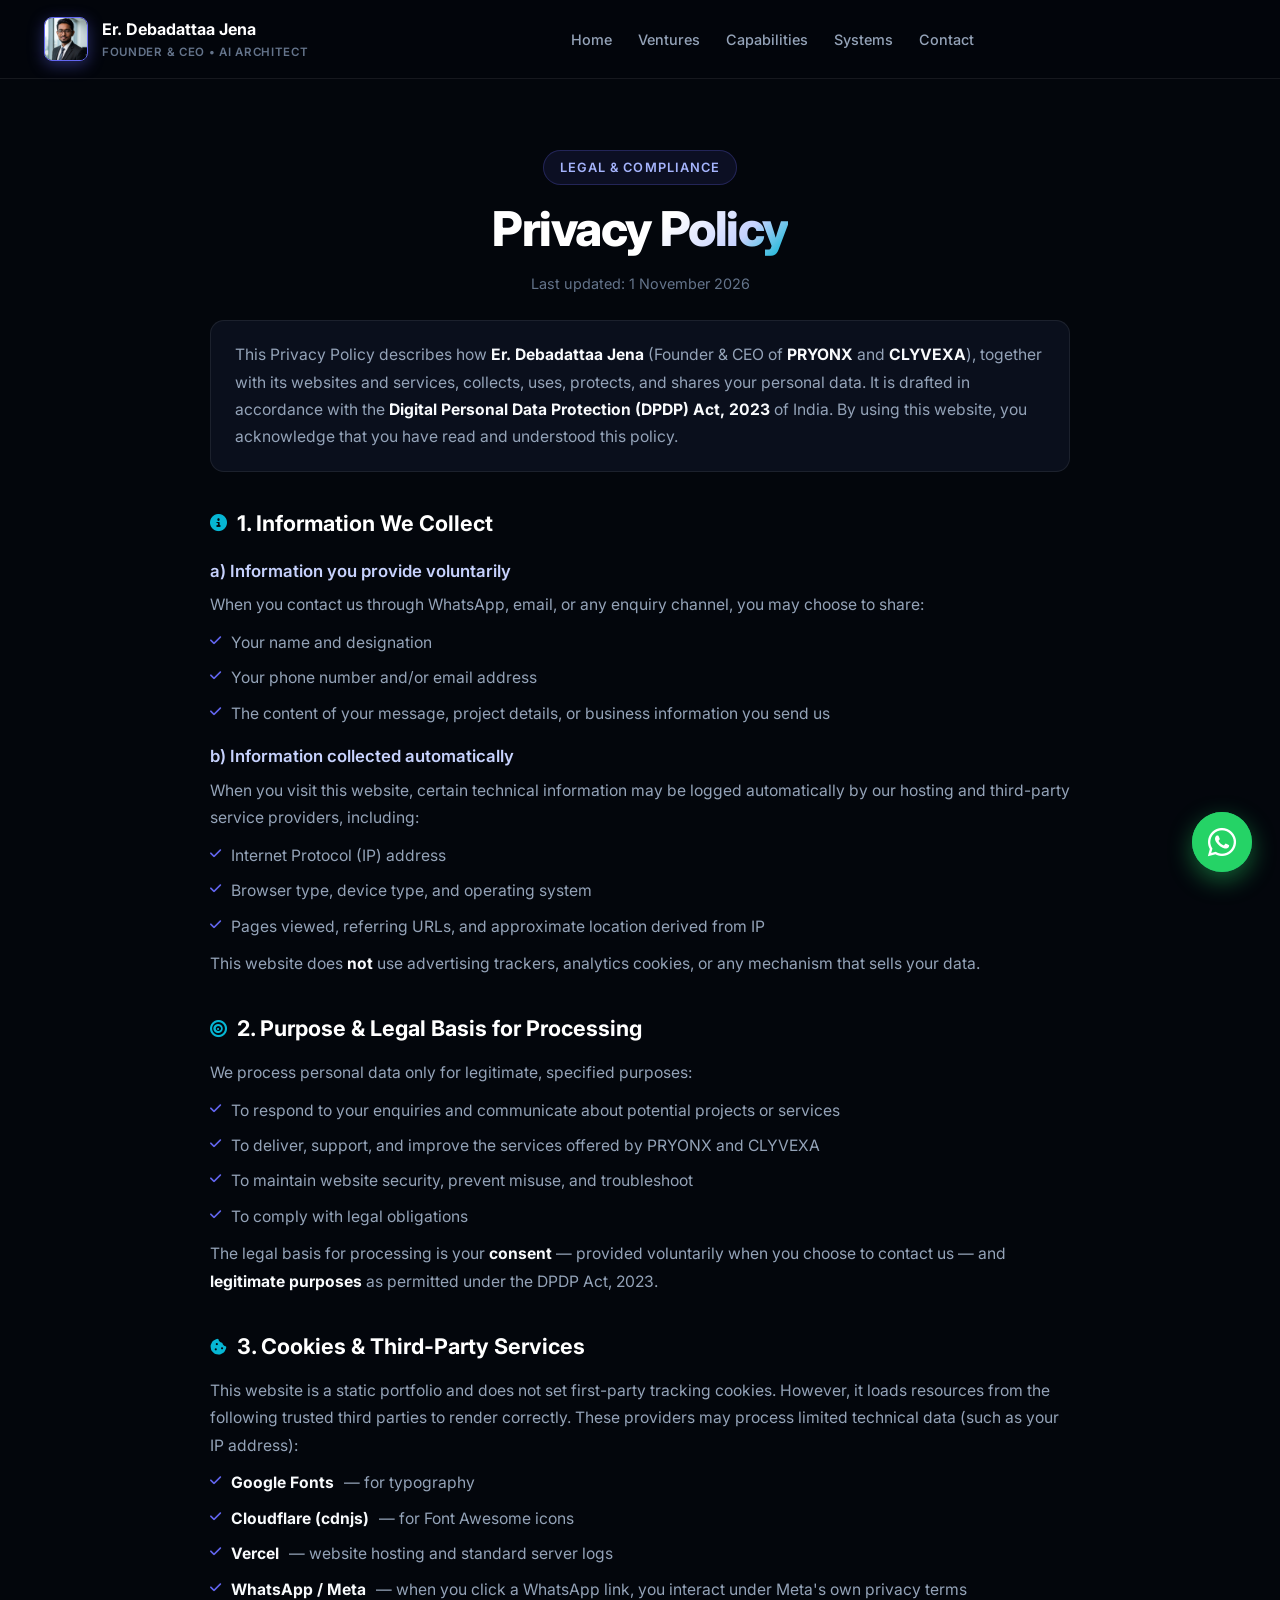
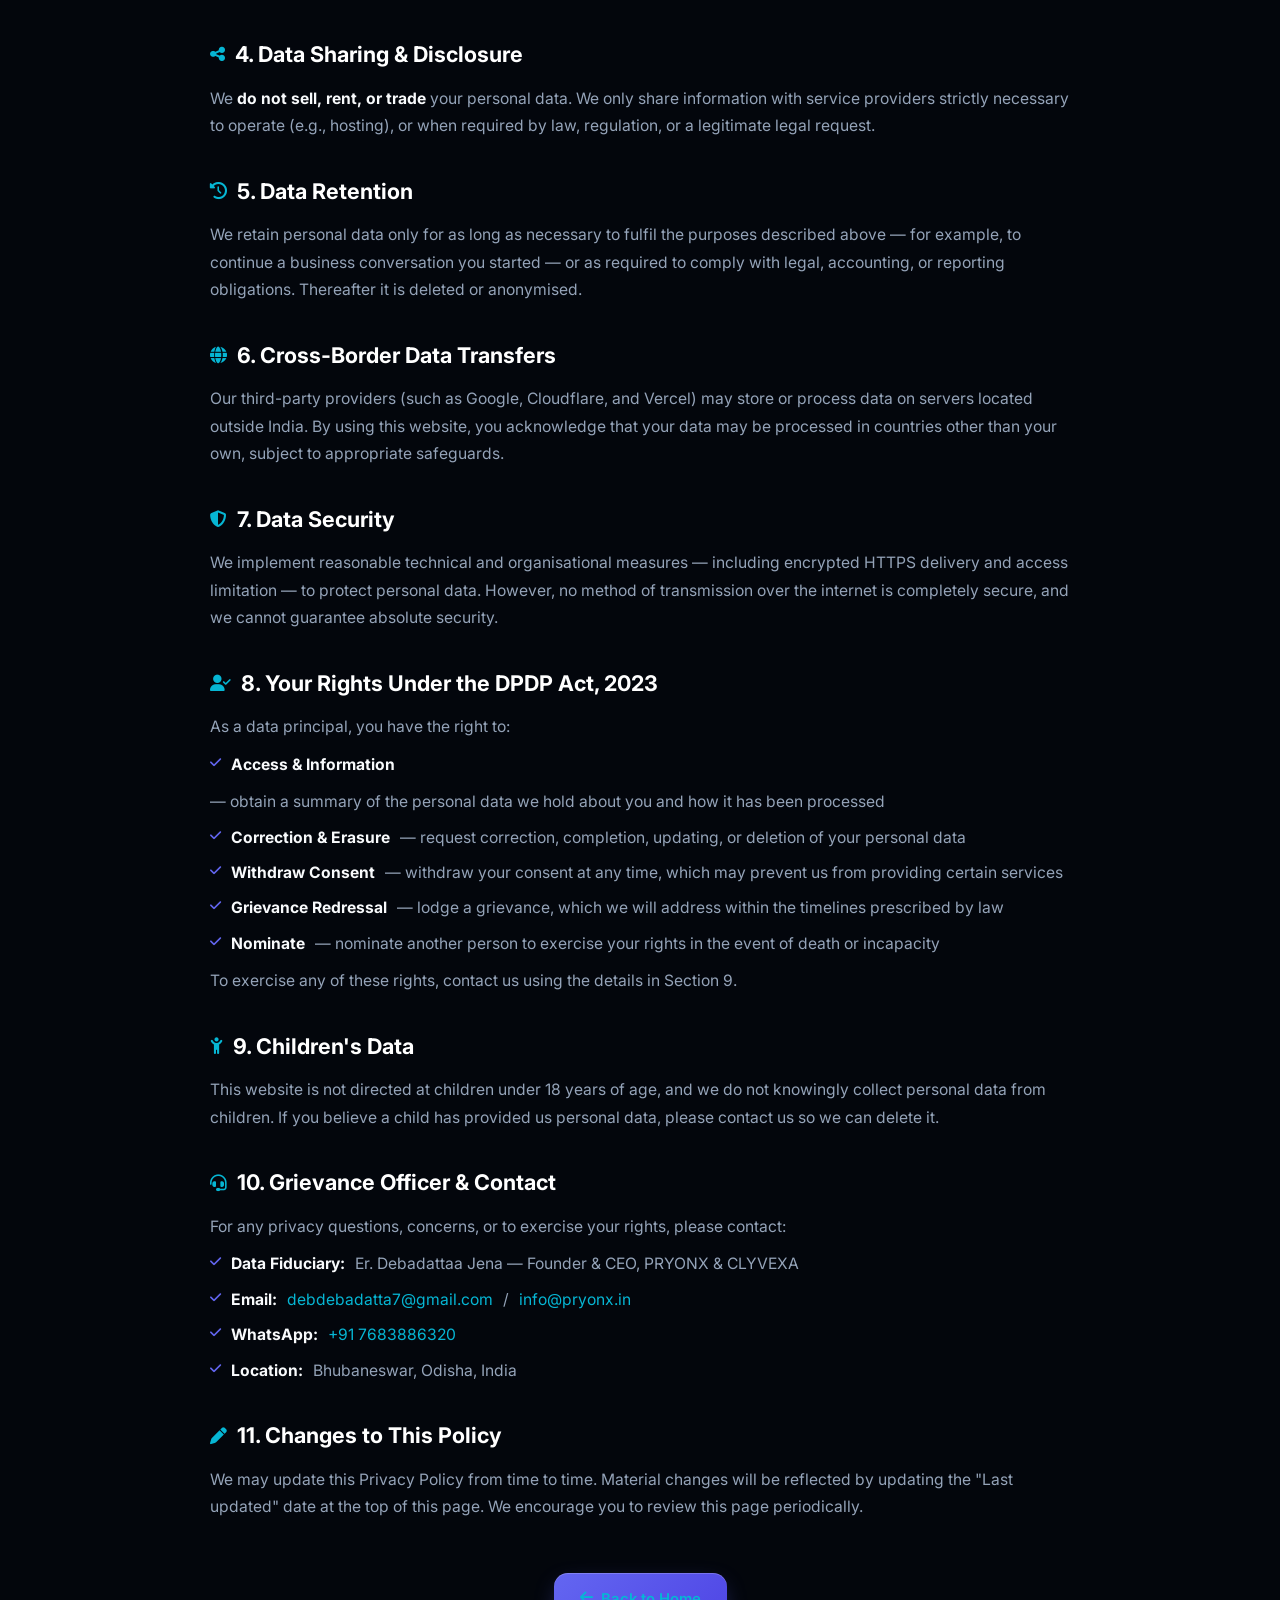
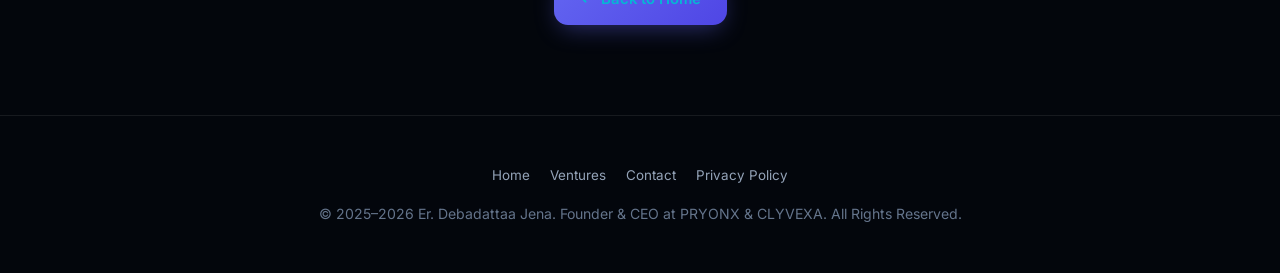
==== privacy.html @ 00b11664 "Add DPDP-compliant Privacy Policy page, footer link, sitemap entry; harden WhatsApp float deep link" ====
<!DOCTYPE html>
<html lang="en">
<head>
    <meta charset="UTF-8">
    <meta name="viewport" content="width=device-width, initial-scale=1.0">
    <title>Privacy Policy | Er. Debadattaa Jena</title>

    <!-- SEO & Metadata -->
    <meta name="description" content="Privacy Policy of Er. Debadattaa Jena (PRYONX & CLYVEXA) explaining how personal data is collected, used, protected, and your rights under the Digital Personal Data Protection (DPDP) Act, 2023.">
    <meta name="author" content="Er. Debadattaa Jena">
    <meta name="robots" content="index, follow">
    <link rel="canonical" href="https://erdebadattajena.vercel.app/privacy.html">

    <!-- Favicon / App Icons -->
    <link rel="icon" type="image/svg+xml" href="favicon.svg">
    <link rel="alternate icon" type="image/jpeg" href="profile.jpg?v=2">
    <meta name="theme-color" content="#060813">

    <!-- Fonts & Icons -->
    <link rel="preconnect" href="https://fonts.googleapis.com">
    <link rel="preconnect" href="https://fonts.gstatic.com" crossorigin>
    <link rel="preconnect" href="https://cdnjs.cloudflare.com" crossorigin>
    <link href="https://fonts.googleapis.com/css2?family=Inter:wght@300;400;500;600;700;800&display=swap" rel="stylesheet">
    <link rel="stylesheet" href="https://cdnjs.cloudflare.com/ajax/libs/font-awesome/6.4.0/css/all.min.css">

    <!-- Stylesheet -->
    <link rel="stylesheet" href="styles.css">

    <style>
        .legal-wrap {
            max-width: 860px;
            margin: 0 auto;
        }
        .legal-hero {
            padding-top: 150px;
            padding-bottom: 24px;
            text-align: center;
        }
        .legal-updated {
            color: var(--text-tertiary);
            font-size: 0.9rem;
            margin-top: 8px;
        }
        .legal-body {
            padding-bottom: 90px;
        }
        .legal-body section {
            margin-bottom: 34px;
        }
        .legal-body h2 {
            font-size: 1.35rem;
            font-weight: 700;
            color: #ffffff;
            margin-bottom: 12px;
            display: flex;
            align-items: center;
            gap: 10px;
        }
        .legal-body h2 i {
            color: var(--brand-cyan);
            font-size: 1.05rem;
        }
        .legal-body h3 {
            font-size: 1.05rem;
            color: #c7d2fe;
            margin: 16px 0 6px;
            font-weight: 600;
        }
        .legal-body p,
        .legal-body li {
            color: var(--text-secondary);
            font-size: 0.98rem;
            line-height: 1.75;
        }
        .legal-body ul {
            list-style: none;
            display: flex;
            flex-direction: column;
            gap: 8px;
            margin: 10px 0;
        }
        .legal-body ul li {
            display: flex;
            align-items: flex-start;
            gap: 10px;
            flex-wrap: wrap;
        }
        .legal-body ul li a {
            word-break: break-word;
        }
        .legal-body ul li i {
            color: var(--brand-indigo);
            margin-top: 6px;
            font-size: 0.8rem;
        }
        .legal-body strong {
            color: var(--text-primary);
        }
        .legal-body a {
            color: var(--brand-cyan);
            text-decoration: none;
        }
        .legal-body a:hover {
            text-decoration: underline;
        }
        .legal-note {
            background: var(--bg-card);
            border: 1px solid var(--border-hairline);
            border-radius: var(--radius-md);
            padding: 20px 24px;
            margin-bottom: 34px;
        }
        .back-to-home {
            display: inline-flex;
            align-items: center;
            gap: 8px;
            margin-top: 12px;
        }
    </style>
</head>
<body>
    <a href="#mainContent" class="skip-link">Skip to main content</a>

    <!-- Executive Site Navigation -->
    <header class="site-nav">
        <div class="container">
            <div class="nav-inner">
                <a href="index.html" class="nav-brand" aria-label="Er. Debadattaa Jena Home">
                    <div class="brand-avatar-wrap">
                        <img src="nav-profile.jpg" alt="Er. Debadattaa Jena" class="brand-avatar-img" width="896" height="1002" loading="eager" decoding="async">
                    </div>
                    <div class="brand-meta">
                        <span class="brand-name">Er. Debadattaa Jena</span>
                        <span class="brand-role">Founder &amp; CEO • AI Architect</span>
                    </div>
                </a>
                <nav aria-label="Main navigation">
                    <ul class="nav-links-list">
                        <li><a href="index.html" class="nav-link">Home</a></li>
                        <li><a href="index.html#ventures" class="nav-link">Ventures</a></li>
                        <li><a href="index.html#services" class="nav-link">Capabilities</a></li>
                        <li><a href="index.html#projects" class="nav-link">Systems</a></li>
                        <li><a href="index.html#contact" class="nav-link">Contact</a></li>
                    </ul>
                </nav>

                <div class="nav-cta-wrap">
                    <button class="hamburger-btn" id="hamburgerBtn" aria-label="Toggle navigation drawer" aria-expanded="false">
                        <i class="fas fa-bars"></i>
                    </button>
                </div>
            </div>
        </div>

        <!-- Mobile Navigation Drawer -->
        <div class="mobile-nav-drawer" id="mobileNavDrawer">
            <a href="index.html" class="nav-link">Home</a>
            <a href="index.html#ventures" class="nav-link">Ventures</a>
            <a href="index.html#services" class="nav-link">Capabilities</a>
            <a href="index.html#projects" class="nav-link">Systems</a>
            <a href="index.html#contact" class="nav-link">Contact</a>
        </div>
    </header>

    <main id="mainContent">
        <div class="container">
            <div class="legal-wrap">
                <div class="legal-hero">
                    <span class="eyebrow-badge">Legal &amp; Compliance</span>
                    <h1 class="section-title">Privacy <span class="gradient-text">Policy</span></h1>
                    <p class="legal-updated">Last updated: 1 November 2026</p>
                </div>

                <div class="legal-body">
                    <div class="legal-note">
                        <p>This Privacy Policy describes how <strong>Er. Debadattaa Jena</strong> (Founder &amp; CEO of <strong>PRYONX</strong> and <strong>CLYVEXA</strong>), together with its websites and services, collects, uses, protects, and shares your personal data. It is drafted in accordance with the <strong>Digital Personal Data Protection (DPDP) Act, 2023</strong> of India. By using this website, you acknowledge that you have read and understood this policy.</p>
                    </div>

                    <section>
                        <h2><i class="fas fa-info-circle"></i> 1. Information We Collect</h2>
                        <h3>a) Information you provide voluntarily</h3>
                        <p>When you contact us through WhatsApp, email, or any enquiry channel, you may choose to share:</p>
                        <ul>
                            <li><i class="fas fa-check"></i> Your name and designation</li>
                            <li><i class="fas fa-check"></i> Your phone number and/or email address</li>
                            <li><i class="fas fa-check"></i> The content of your message, project details, or business information you send us</li>
                        </ul>
                        <h3>b) Information collected automatically</h3>
                        <p>When you visit this website, certain technical information may be logged automatically by our hosting and third-party service providers, including:</p>
                        <ul>
                            <li><i class="fas fa-check"></i> Internet Protocol (IP) address</li>
                            <li><i class="fas fa-check"></i> Browser type, device type, and operating system</li>
                            <li><i class="fas fa-check"></i> Pages viewed, referring URLs, and approximate location derived from IP</li>
                        </ul>
                        <p>This website does <strong>not</strong> use advertising trackers, analytics cookies, or any mechanism that sells your data.</p>
                    </section>

                    <section>
                        <h2><i class="fas fa-bullseye"></i> 2. Purpose &amp; Legal Basis for Processing</h2>
                        <p>We process personal data only for legitimate, specified purposes:</p>
                        <ul>
                            <li><i class="fas fa-check"></i> To respond to your enquiries and communicate about potential projects or services</li>
                            <li><i class="fas fa-check"></i> To deliver, support, and improve the services offered by PRYONX and CLYVEXA</li>
                            <li><i class="fas fa-check"></i> To maintain website security, prevent misuse, and troubleshoot</li>
                            <li><i class="fas fa-check"></i> To comply with legal obligations</li>
                        </ul>
                        <p>The legal basis for processing is your <strong>consent</strong> — provided voluntarily when you choose to contact us — and <strong>legitimate purposes</strong> as permitted under the DPDP Act, 2023.</p>
                    </section>

                    <section>
                        <h2><i class="fas fa-cookie-bite"></i> 3. Cookies &amp; Third-Party Services</h2>
                        <p>This website is a static portfolio and does not set first-party tracking cookies. However, it loads resources from the following trusted third parties to render correctly. These providers may process limited technical data (such as your IP address):</p>
                        <ul>
                            <li><i class="fas fa-check"></i> <strong>Google Fonts</strong> — for typography</li>
                            <li><i class="fas fa-check"></i> <strong>Cloudflare (cdnjs)</strong> — for Font Awesome icons</li>
                            <li><i class="fas fa-check"></i> <strong>Vercel</strong> — website hosting and standard server logs</li>
                            <li><i class="fas fa-check"></i> <strong>WhatsApp / Meta</strong> — when you click a WhatsApp link, you interact under Meta's own privacy terms</li>
                        </ul>
                    </section>

                    <section>
                        <h2><i class="fas fa-share-nodes"></i> 4. Data Sharing &amp; Disclosure</h2>
                        <p>We <strong>do not sell, rent, or trade</strong> your personal data. We only share information with service providers strictly necessary to operate (e.g., hosting), or when required by law, regulation, or a legitimate legal request.</p>
                    </section>

                    <section>
                        <h2><i class="fas fa-clock-rotate-left"></i> 5. Data Retention</h2>
                        <p>We retain personal data only for as long as necessary to fulfil the purposes described above — for example, to continue a business conversation you started — or as required to comply with legal, accounting, or reporting obligations. Thereafter it is deleted or anonymised.</p>
                    </section>

                    <section>
                        <h2><i class="fas fa-globe"></i> 6. Cross-Border Data Transfers</h2>
                        <p>Our third-party providers (such as Google, Cloudflare, and Vercel) may store or process data on servers located outside India. By using this website, you acknowledge that your data may be processed in countries other than your own, subject to appropriate safeguards.</p>
                    </section>

                    <section>
                        <h2><i class="fas fa-shield-halved"></i> 7. Data Security</h2>
                        <p>We implement reasonable technical and organisational measures — including encrypted HTTPS delivery and access limitation — to protect personal data. However, no method of transmission over the internet is completely secure, and we cannot guarantee absolute security.</p>
                    </section>

                    <section>
                        <h2><i class="fas fa-user-check"></i> 8. Your Rights Under the DPDP Act, 2023</h2>
                        <p>As a data principal, you have the right to:</p>
                        <ul>
                            <li><i class="fas fa-check"></i> <strong>Access &amp; Information</strong> — obtain a summary of the personal data we hold about you and how it has been processed</li>
                            <li><i class="fas fa-check"></i> <strong>Correction &amp; Erasure</strong> — request correction, completion, updating, or deletion of your personal data</li>
                            <li><i class="fas fa-check"></i> <strong>Withdraw Consent</strong> — withdraw your consent at any time, which may prevent us from providing certain services</li>
                            <li><i class="fas fa-check"></i> <strong>Grievance Redressal</strong> — lodge a grievance, which we will address within the timelines prescribed by law</li>
                            <li><i class="fas fa-check"></i> <strong>Nominate</strong> — nominate another person to exercise your rights in the event of death or incapacity</li>
                        </ul>
                        <p>To exercise any of these rights, contact us using the details in Section 9.</p>
                    </section>

                    <section>
                        <h2><i class="fas fa-child-reaching"></i> 9. Children's Data</h2>
                        <p>This website is not directed at children under 18 years of age, and we do not knowingly collect personal data from children. If you believe a child has provided us personal data, please contact us so we can delete it.</p>
                    </section>

                    <section>
                        <h2><i class="fas fa-headset"></i> 10. Grievance Officer &amp; Contact</h2>
                        <p>For any privacy questions, concerns, or to exercise your rights, please contact:</p>
                        <ul>
                            <li><i class="fas fa-check"></i> <strong>Data Fiduciary:</strong> Er. Debadattaa Jena — Founder &amp; CEO, PRYONX &amp; CLYVEXA</li>
                            <li><i class="fas fa-check"></i> <strong>Email:</strong> <a href="mailto:debdebadatta7@gmail.com">debdebadatta7@gmail.com</a> / <a href="mailto:info@pryonx.in">info@pryonx.in</a></li>
                            <li><i class="fas fa-check"></i> <strong>WhatsApp:</strong> <a href="https://wa.me/917683886320" target="_blank" rel="noopener noreferrer">+91 7683886320</a></li>
                            <li><i class="fas fa-check"></i> <strong>Location:</strong> Bhubaneswar, Odisha, India</li>
                        </ul>
                    </section>

                    <section>
                        <h2><i class="fas fa-pen"></i> 11. Changes to This Policy</h2>
                        <p>We may update this Privacy Policy from time to time. Material changes will be reflected by updating the "Last updated" date at the top of this page. We encourage you to review this page periodically.</p>
                    </section>

                    <p style="text-align:center; margin-top: 40px;">
                        <a href="index.html" class="btn-exec btn-exec-primary back-to-home"><i class="fas fa-arrow-left"></i> Back to Home</a>
                    </p>
                </div>
            </div>
        </div>
    </main>

    <!-- Footer -->
    <footer class="site-footer">
        <div class="container">
            <div class="footer-inner-content">
                <div class="footer-links-row">
                    <a href="index.html" class="footer-link-item">Home</a>
                    <a href="index.html#ventures" class="footer-link-item">Ventures</a>
                    <a href="index.html#contact" class="footer-link-item">Contact</a>
                    <a href="privacy.html" class="footer-link-item">Privacy Policy</a>
                </div>
                <p class="footer-copy-text">
                    &copy; 2025&ndash;2026 Er. Debadattaa Jena. Founder &amp; CEO at PRYONX &amp; CLYVEXA. All Rights Reserved.
                </p>
            </div>
        </div>
    </footer>

    <!-- Floating WhatsApp Consult Button (opens WhatsApp directly on phone & desktop) -->
    <a href="https://wa.me/917683886320?text=Hello%20Er.%20Debadattaa%20Jena%2C%20I%20would%20like%20to%20discuss%20a%20project."
       class="whatsapp-float"
       target="_blank" rel="noopener noreferrer"
       aria-label="Chat on WhatsApp">
        <i class="fab fa-whatsapp"></i>
    </a>

    <script src="script.js" defer></script>
</body>
</html>
---- styles.css ----
/* ==========================================================================
   ER. DEBADATTAA JENA — EXECUTIVE PORTFOLIO DESIGN SYSTEM
   Linear & Stripe Inspired Deep Dark Aesthetic
   ========================================================================== */

:root {
  /* Surface & Base Palette */
  --bg-void: #03060c;
  --bg-base: #060813;
  --bg-surface: #0a0f1d;
  --bg-elevated: #0f1629;
  --bg-card: rgba(14, 21, 38, 0.65);
  --bg-card-hover: rgba(20, 30, 55, 0.85);
  --bg-glass: rgba(255, 255, 255, 0.025);
  --bg-glass-active: rgba(255, 255, 255, 0.06);

  /* Brand Accents */
  --brand-indigo: #6366f1;
  --brand-cyan: #06b6d4;
  --brand-violet: #8b5cf6;
  --brand-emerald: #10b981;
  --brand-amber: #f59e0b;
  --brand-rose: #f43f5e;

  /* Gradient Compositions */
  --grad-primary: linear-gradient(135deg, #6366f1 0%, #06b6d4 100%);
  --grad-accent: linear-gradient(135deg, #8b5cf6 0%, #ec4899 100%);
  --grad-glow: radial-gradient(circle at center, rgba(99, 102, 241, 0.15) 0%, rgba(6, 182, 212, 0.05) 50%, transparent 70%);
  --grad-text: linear-gradient(135deg, #ffffff 15%, #c7d2fe 65%, #06b6d4 100%);

  /* Typography Colors */
  --text-primary: #f8fafc;
  --text-secondary: #94a3b8;
  --text-tertiary: #64748b;
  --text-muted: #475569;

  /* Borders & Hairlines */
  --border-hairline: rgba(255, 255, 255, 0.08);
  --border-light: rgba(255, 255, 255, 0.14);
  --border-glow-indigo: rgba(99, 102, 241, 0.35);
  --border-glow-cyan: rgba(6, 182, 212, 0.35);

  /* Shadows */
  --shadow-sm: 0 4px 12px rgba(0, 0, 0, 0.35);
  --shadow-md: 0 12px 30px -10px rgba(0, 0, 0, 0.55);
  --shadow-lg: 0 24px 50px -15px rgba(0, 0, 0, 0.7);
  --shadow-neon: 0 0 35px -5px rgba(99, 102, 241, 0.3);

  /* Typography & Layout */
  --font-sans: 'Inter', -apple-system, BlinkMacSystemFont, "Segoe UI", Roboto, "Helvetica Neue", sans-serif;
  --font-mono: "JetBrains Mono", "Fira Code", monospace;

  --radius-sm: 8px;
  --radius-md: 14px;
  --radius-lg: 20px;
  --radius-xl: 28px;
  --radius-pill: 9999px;

  --ease-smooth: cubic-bezier(0.16, 1, 0.3, 1);
  --ease-spring: cubic-bezier(0.34, 1.56, 0.64, 1);
}

/* ==========================================================================
   RESET & FOUNDATIONS
   ========================================================================== */
*, *::before, *::after {
  box-sizing: border-box;
  margin: 0;
  padding: 0;
}

html {
  scroll-behavior: smooth;
  background-color: var(--bg-void);
  color: var(--text-primary);
  font-family: var(--font-sans);
  overflow-x: hidden;
}

body {
  min-height: 100vh;
  line-height: 1.65;
  background-color: var(--bg-void);
  color: var(--text-primary);
  position: relative;
  overflow-x: hidden;
  -webkit-font-smoothing: antialiased;
  -moz-osx-font-smoothing: grayscale;
}

/* Sleek Webkit Scrollbar */
::-webkit-scrollbar {
  width: 8px;
}
::-webkit-scrollbar-track {
  background: var(--bg-void);
}
::-webkit-scrollbar-thumb {
  background: #1e293b;
  border-radius: 4px;
}
::-webkit-scrollbar-thumb:hover {
  background: #334155;
}

/* Accessibility Skip Link */
.skip-link {
  position: absolute;
  top: -100px;
  left: 50%;
  transform: translateX(-50%);
  background: var(--brand-indigo);
  color: #fff;
  padding: 10px 20px;
  border-radius: 0 0 var(--radius-sm) var(--radius-sm);
  z-index: 99999;
  text-decoration: none;
  font-weight: 600;
  transition: top 0.2s ease;
}
.skip-link:focus {
  top: 0;
}

/* Reading Progress Bar */
.scroll-progress-bar {
  position: fixed;
  top: 0;
  left: 0;
  height: 3px;
  width: 0%;
  background: linear-gradient(90deg, var(--brand-indigo), var(--brand-cyan));
  z-index: 10000;
  box-shadow: 0 0 10px var(--brand-cyan);
  transition: width 0.05s linear;
}

/* ==========================================================================
   BACKGROUND VISUAL FX (CANVAS, SPOTLIGHT, MESH GRID)
   ========================================================================== */
#cursorSpotlight {
  position: fixed;
  top: 0;
  left: 0;
  width: 800px;
  height: 800px;
  margin-left: -400px;
  margin-top: -400px;
  background: radial-gradient(circle, rgba(99, 102, 241, 0.08) 0%, rgba(6, 182, 212, 0.04) 40%, transparent 70%);
  pointer-events: none;
  z-index: 1;
  transition: transform 0.12s ease-out;
  border-radius: 50%;
  will-change: transform;
}

#heroCanvas {
  position: fixed;
  top: 0;
  left: 0;
  width: 100vw;
  height: 100vh;
  z-index: 0;
  pointer-events: none;
  opacity: 0.75;
}

.bg-mesh-pattern {
  position: fixed;
  inset: 0;
  background-image:
    linear-gradient(to right, rgba(255, 255, 255, 0.02) 1px, transparent 1px),
    linear-gradient(to bottom, rgba(255, 255, 255, 0.02) 1px, transparent 1px);
  background-size: 60px 60px;
  pointer-events: none;
  z-index: 1;
  mask-image: radial-gradient(ellipse at center, rgba(0, 0, 0, 0.85) 0%, transparent 80%);
  -webkit-mask-image: radial-gradient(ellipse at center, rgba(0, 0, 0, 0.85) 0%, transparent 80%);
}

/* ==========================================================================
   LAYOUT CONTAINERS & TYPOGRAPHY
   ========================================================================== */
.container {
  width: 100%;
  max-width: 1240px;
  margin-left: auto;
  margin-right: auto;
  padding-left: 24px;
  padding-right: 24px;
  position: relative;
  z-index: 10;
}

.section-spacing {
  padding-top: 110px;
  padding-bottom: 110px;
  position: relative;
  z-index: 10;
}

.section-header {
  text-align: center;
  margin-bottom: 64px;
  position: relative;
}

.eyebrow-badge {
  display: inline-flex;
  align-items: center;
  gap: 8px;
  padding: 6px 16px;
  border-radius: var(--radius-pill);
  background: rgba(99, 102, 241, 0.1);
  border: 1px solid rgba(99, 102, 241, 0.25);
  color: #a5b4fc;
  font-size: 0.8rem;
  font-weight: 600;
  letter-spacing: 0.08em;
  text-transform: uppercase;
  margin-bottom: 16px;
}

.section-title {
  font-size: clamp(2.2rem, 4vw, 3rem);
  font-weight: 800;
  letter-spacing: -0.03em;
  line-height: 1.15;
  color: #ffffff;
  margin-bottom: 16px;
}

.section-subtitle {
  font-size: 1.08rem;
  color: var(--text-secondary);
  max-width: 680px;
  margin: 0 auto;
  line-height: 1.6;
}

.gradient-text {
  background: var(--grad-text);
  -webkit-background-clip: text;
  -webkit-text-fill-color: transparent;
  display: inline-block;
}

/* Status Indicator Dot */
.status-dot-pulse {
  width: 8px;
  height: 8px;
  border-radius: 50%;
  background: var(--brand-emerald);
  box-shadow: 0 0 10px var(--brand-emerald);
  position: relative;
  display: inline-block;
}
.status-dot-pulse::after {
  content: '';
  position: absolute;
  inset: -4px;
  border-radius: 50%;
  border: 1.5px solid var(--brand-emerald);
  animation: pulseBeacon 2.2s infinite ease-out;
}
@keyframes pulseBeacon {
  0% { transform: scale(1); opacity: 0.9; }
  100% { transform: scale(2.8); opacity: 0; }
}

/* ==========================================================================
   BUTTONS & INTERACTIVE ELEMENTS
   ========================================================================== */
.btn-exec {
  display: inline-flex;
  align-items: center;
  justify-content: center;
  gap: 10px;
  padding: 13px 26px;
  border-radius: var(--radius-md);
  font-size: 0.93rem;
  font-weight: 600;
  text-decoration: none;
  cursor: pointer;
  border: none;
  transition: all 0.28s var(--ease-smooth);
  position: relative;
  overflow: hidden;
}

.btn-exec-primary {
  background: linear-gradient(135deg, var(--brand-indigo), #4f46e5);
  color: #ffffff;
  box-shadow: 0 8px 24px -6px rgba(99, 102, 241, 0.45), inset 0 1px 0 rgba(255, 255, 255, 0.2);
}
.btn-exec-primary:hover {
  background: linear-gradient(135deg, #4f46e5, var(--brand-cyan));
  box-shadow: 0 12px 28px -4px rgba(6, 182, 212, 0.5);
  transform: translateY(-2px);
  color: #fff;
}

.btn-exec-secondary {
  background: rgba(14, 21, 38, 0.85);
  color: #ffffff;
  border: 1px solid var(--border-hairline);
  backdrop-filter: blur(10px);
}
.btn-exec-secondary:hover {
  background: rgba(22, 33, 58, 0.95);
  border-color: var(--border-glow-indigo);
  transform: translateY(-2px);
  color: #fff;
}

.btn-exec-sm {
  padding: 9px 18px;
  font-size: 0.84rem;
  border-radius: var(--radius-sm);
}

/* ==========================================================================
   SPECIAL CARD VISUAL EFFECTS (BORDER BEAM & GLASS)
   ========================================================================== */
.border-beam-card {
  position: relative;
  background: var(--bg-card);
  border: 1px solid var(--border-hairline);
  border-radius: var(--radius-lg);
  backdrop-filter: blur(18px);
  -webkit-backdrop-filter: blur(18px);
  overflow: hidden;
  transition: transform 0.35s var(--ease-smooth), box-shadow 0.35s var(--ease-smooth), border-color 0.35s var(--ease-smooth);
}

.border-beam-card::before {
  content: '';
  position: absolute;
  top: -50%;
  left: -50%;
  width: 200%;
  height: 200%;
  background: conic-gradient(
    transparent,
    transparent 60%,
    var(--brand-indigo) 75%,
    var(--brand-cyan) 85%,
    transparent 100%
  );
  animation: rotateBeam 8s linear infinite;
  opacity: 0;
  transition: opacity 0.4s var(--ease-smooth);
  pointer-events: none;
  z-index: 1;
}

.border-beam-card:hover::before {
  opacity: 1;
}

.border-beam-inner {
  position: relative;
  background: var(--bg-surface);
  border-radius: calc(var(--radius-lg) - 1.5px);
  padding: 32px;
  height: calc(100% - 3px);
  margin: 1.5px;
  z-index: 2;
  display: flex;
  flex-direction: column;
}

@keyframes rotateBeam {
  0% { transform: rotate(0deg); }
  100% { transform: rotate(360deg); }
}

.border-beam-card:hover {
  transform: translateY(-5px);
  box-shadow: 0 20px 42px -15px rgba(99, 102, 241, 0.25), 0 0 25px -4px rgba(6, 182, 212, 0.18);
}

/* Glass Card Standard */
.exec-glass-card {
  background: var(--bg-card);
  border: 1px solid var(--border-hairline);
  border-radius: var(--radius-lg);
  backdrop-filter: blur(16px);
  -webkit-backdrop-filter: blur(16px);
  padding: 30px;
  transition: all 0.3s var(--ease-smooth);
  position: relative;
}

.exec-glass-card:hover {
  background: var(--bg-card-hover);
  border-color: var(--border-glow-indigo);
  transform: translateY(-4px);
  box-shadow: var(--shadow-md), 0 0 20px -2px rgba(99, 102, 241, 0.15);
}

/* Scroll Reveal Elements */
.reveal-item {
  opacity: 0;
  transform: translateY(28px);
  transition: opacity 0.65s var(--ease-smooth), transform 0.65s var(--ease-smooth);
  transition-delay: var(--delay, 0s);
}
.reveal-item.revealed {
  opacity: 1;
  transform: translateY(0);
}

/* ==========================================================================
   HEADER & NAVIGATION
   ========================================================================== */
.site-nav {
  position: fixed;
  top: 0;
  left: 0;
  right: 0;
  z-index: 1000;
  background: rgba(3, 6, 12, 0.8);
  backdrop-filter: blur(20px);
  -webkit-backdrop-filter: blur(20px);
  border-bottom: 1px solid var(--border-hairline);
  transition: all 0.3s ease;
}

.site-nav.scrolled {
  background: rgba(3, 6, 12, 0.95);
  box-shadow: 0 10px 30px rgba(0, 0, 0, 0.6);
  border-bottom-color: rgba(99, 102, 241, 0.2);
}

.nav-inner {
  height: 78px;
  display: flex;
  align-items: center;
  justify-content: space-between;
}

.nav-brand {
  display: flex;
  align-items: center;
  gap: 14px;
  text-decoration: none;
  color: inherit;
}

.brand-badge-mark {
  width: 42px;
  height: 42px;
  border-radius: var(--radius-sm);
  background: linear-gradient(135deg, var(--brand-indigo), var(--brand-cyan));
  display: flex;
  align-items: center;
  justify-content: center;
  font-weight: 800;
  font-size: 1.1rem;
  color: #ffffff;
  box-shadow: 0 4px 18px rgba(99, 102, 241, 0.4);
}

.brand-avatar-wrap {
  width: 44px;
  height: 44px;
  border-radius: var(--radius-sm);
  overflow: hidden;
  border: 1.5px solid var(--brand-indigo);
  box-shadow: 0 4px 16px rgba(99, 102, 241, 0.4);
  flex-shrink: 0;
  position: relative;
}

.brand-avatar-img {
  width: 100%;
  height: 100%;
  object-fit: cover;
  object-position: center 20%;
  display: block;
}

.brand-meta {
  display: flex;
  flex-direction: column;
}

.brand-name {
  font-size: 1rem;
  font-weight: 700;
  color: #ffffff;
  display: flex;
  align-items: center;
  gap: 8px;
}

.brand-role {
  font-size: 0.72rem;
  color: var(--text-tertiary);
  font-weight: 600;
  letter-spacing: 0.06em;
  text-transform: uppercase;
}

.nav-links-list {
  display: flex;
  align-items: center;
  gap: 26px;
  list-style: none;
}

.nav-link {
  color: var(--text-secondary);
  text-decoration: none;
  font-size: 0.9rem;
  font-weight: 500;
  transition: color 0.2s ease;
  position: relative;
  padding: 6px 0;
}

.nav-link:hover,
.nav-link.active {
  color: #ffffff;
}

.nav-link::after {
  content: '';
  position: absolute;
  bottom: 0;
  left: 0;
  width: 0;
  height: 2px;
  background: linear-gradient(90deg, var(--brand-indigo), var(--brand-cyan));
  transition: width 0.25s var(--ease-smooth);
}

.nav-link:hover::after,
.nav-link.active::after {
  width: 100%;
}

.nav-cta-wrap {
  display: flex;
  align-items: center;
  gap: 14px;
}

.hamburger-btn {
  display: none;
  background: transparent;
  border: 1px solid var(--border-hairline);
  color: #ffffff;
  width: 42px;
  height: 42px;
  border-radius: var(--radius-sm);
  cursor: pointer;
  align-items: center;
  justify-content: center;
  font-size: 1.2rem;
}

.mobile-nav-drawer {
  display: none;
  position: absolute;
  top: 78px;
  left: 0;
  right: 0;
  background: rgba(6, 10, 20, 0.98);
  border-bottom: 1px solid var(--border-hairline);
  padding: 24px;
  flex-direction: column;
  gap: 16px;
  backdrop-filter: blur(24px);
  -webkit-backdrop-filter: blur(24px);
}
.mobile-nav-drawer.open {
  display: flex;
}

/* ==========================================================================
   HERO SECTION
   ========================================================================== */
.hero-section {
  padding-top: 170px;
  padding-bottom: 90px;
  text-align: center;
  position: relative;
  min-height: 90vh;
  display: flex;
  align-items: center;
}

.hero-content {
  width: 100%;
  margin: 0 auto;
}

.hero-executive-layout {
  display: grid;
  grid-template-columns: 1.3fr 1fr;
  align-items: center;
  gap: 56px;
  text-align: left;
}

.hero-text-col {
  display: flex;
  flex-direction: column;
}

.hero-text-col .hero-social-strip,
.hero-text-col .hero-cta-group,
.hero-text-col .hero-meta-tags {
  justify-content: flex-start;
}

.hero-portrait-col {
  display: flex;
  justify-content: center;
}

.portrait-card-wrapper {
  position: relative;
  width: 100%;
  max-width: 380px;
  transition: transform 0.4s var(--ease-smooth);
}

.portrait-ambient-glow {
  position: absolute;
  inset: -15px;
  background: radial-gradient(circle at 50% 50%, rgba(99, 102, 241, 0.4) 0%, rgba(6, 182, 212, 0.25) 50%, transparent 75%);
  border-radius: 50%;
  filter: blur(24px);
  z-index: 0;
  opacity: 0.85;
  transition: opacity 0.4s ease;
}

.portrait-card-wrapper:hover .portrait-ambient-glow {
  opacity: 1;
  filter: blur(32px);
}

.portrait-frame {
  position: relative;
  z-index: 1;
  border-radius: 50%;
  background: var(--bg-surface);
  border: 1px solid rgba(255, 255, 255, 0.15);
  overflow: visible;
  box-shadow: 0 25px 60px -15px rgba(0, 0, 0, 0.85), 0 0 35px -5px rgba(99, 102, 241, 0.35);
}

.portrait-image {
  width: 100%;
  height: auto;
  aspect-ratio: 1 / 1;
  object-fit: cover;
  object-position: center;
  border-radius: 50%;
  display: block;
  transition: transform 0.5s var(--ease-smooth);
}

.portrait-card-wrapper:hover .portrait-image {
  transform: scale(1.03);
}

.portrait-glass-overlay {
  position: absolute;
  bottom: 10px;
  left: 50%;
  transform: translateX(-50%);
  width: max-content;
  max-width: 92%;
  background: rgba(6, 10, 22, 0.85);
  border: 1px solid rgba(255, 255, 255, 0.14);
  backdrop-filter: blur(16px);
  -webkit-backdrop-filter: blur(16px);
  border-radius: var(--radius-pill);
  padding: 10px 18px;
  box-shadow: 0 10px 25px rgba(0, 0, 0, 0.5);
}

.portrait-badge {
  display: flex;
  align-items: center;
  gap: 12px;
}

.portrait-badge strong {
  display: block;
  font-size: 0.95rem;
  color: #ffffff;
  font-weight: 700;
  line-height: 1.2;
}

.portrait-badge small {
  display: block;
  font-size: 0.74rem;
  color: var(--brand-cyan);
  font-weight: 600;
  letter-spacing: 0.04em;
  text-transform: uppercase;
}

.hero-status-pill {
  display: inline-flex;
  align-items: center;
  gap: 10px;
  padding: 7px 18px;
  border-radius: var(--radius-pill);
  background: rgba(16, 185, 129, 0.08);
  border: 1px solid rgba(16, 185, 129, 0.25);
  color: #a7f3d0;
  font-size: 0.82rem;
  font-weight: 600;
  letter-spacing: 0.04em;
  margin-bottom: 22px;
}

.hero-title {
  font-size: clamp(2.4rem, 5.8vw, 4.3rem);
  font-weight: 800;
  letter-spacing: -0.04em;
  line-height: 1.12;
  margin-bottom: 20px;
  color: #ffffff;
}

.hero-subtitle-box {
  /* Reserve a stable height so the typewriter's changing text length
     never shifts the layout (prevents mobile up/down jitter).
     3.4em covers the longest phrase wrapping to 2 lines on laptop widths. */
  min-height: 3.4em;
  font-size: clamp(1.2rem, 2.5vw, 1.6rem);
  margin-bottom: 22px;
}

.hero-typed-text {
  font-size: 1em;
  line-height: 1.3;
  font-weight: 600;
  color: var(--brand-cyan);
  border-right: 2px solid var(--brand-indigo);
  padding-right: 4px;
  animation: blinkCursor 0.8s infinite;
}

@keyframes blinkCursor {
  0%, 100% { border-color: transparent; }
  50% { border-color: var(--brand-indigo); }
}

.hero-description {
  font-size: clamp(1.05rem, 2vw, 1.25rem);
  color: var(--text-secondary);
  max-width: 760px;
  margin: 0 auto 34px auto;
  line-height: 1.65;
}

.hero-meta-tags {
  display: flex;
  flex-wrap: wrap;
  justify-content: center;
  gap: 10px;
  margin-bottom: 38px;
}

.meta-chip {
  display: inline-flex;
  align-items: center;
  gap: 8px;
  padding: 7px 16px;
  background: rgba(13, 20, 36, 0.75);
  border: 1px solid var(--border-hairline);
  border-radius: var(--radius-pill);
  font-size: 0.84rem;
  font-weight: 500;
  color: var(--text-secondary);
}

.hero-cta-group {
  display: flex;
  flex-wrap: wrap;
  justify-content: center;
  gap: 16px;
  margin-bottom: 40px;
}

.hero-social-strip {
  display: flex;
  justify-content: center;
  gap: 14px;
}

.social-circle-link {
  width: 44px;
  height: 44px;
  border-radius: 50%;
  background: rgba(14, 21, 38, 0.85);
  border: 1px solid var(--border-hairline);
  display: flex;
  align-items: center;
  justify-content: center;
  color: var(--text-secondary);
  font-size: 1.15rem;
  text-decoration: none;
  transition: all 0.25s var(--ease-smooth);
}
.social-circle-link:hover {
  color: #ffffff;
  border-color: var(--brand-indigo);
  background: rgba(99, 102, 241, 0.15);
  transform: translateY(-3px);
  box-shadow: 0 8px 20px -4px rgba(99, 102, 241, 0.4);
}

/* Hero Metrics Ticker */
.metrics-strip-grid {
  display: grid;
  grid-template-columns: repeat(4, 1fr);
  gap: 18px;
  margin-top: 54px;
  text-align: left;
}

.metric-stat-box {
  padding: 24px;
  border-radius: var(--radius-md);
  background: rgba(14, 21, 38, 0.6);
  border: 1px solid var(--border-hairline);
  backdrop-filter: blur(12px);
}
.metric-num {
  font-size: 2.3rem;
  font-weight: 800;
  color: #ffffff;
  letter-spacing: -0.03em;
  line-height: 1;
}
.metric-num span {
  color: var(--brand-cyan);
}
.metric-label {
  font-size: 0.76rem;
  color: var(--text-tertiary);
  font-weight: 700;
  letter-spacing: 0.06em;
  text-transform: uppercase;
  margin-top: 8px;
}

/* ==========================================================================
   VENTURES & LEADERSHIP SECTION
   ========================================================================== */
.ventures-grid {
  display: grid;
  grid-template-columns: repeat(2, 1fr);
  gap: 28px;
}

.venture-badge {
  display: inline-flex;
  align-items: center;
  gap: 6px;
  padding: 4px 12px;
  border-radius: var(--radius-pill);
  background: rgba(99, 102, 241, 0.15);
  border: 1px solid rgba(99, 102, 241, 0.3);
  color: #c7d2fe;
  font-size: 0.74rem;
  font-weight: 700;
  text-transform: uppercase;
  letter-spacing: 0.05em;
  margin-bottom: 16px;
}

.venture-title {
  font-size: 1.8rem;
  font-weight: 800;
  color: #ffffff;
  margin-bottom: 6px;
}

.venture-tagline {
  font-size: 0.95rem;
  color: var(--brand-cyan);
  font-weight: 600;
  margin-bottom: 16px;
}

.venture-desc {
  font-size: 0.92rem;
  color: var(--text-secondary);
  line-height: 1.6;
  margin-bottom: 22px;
}

.venture-focus-list {
  list-style: none;
  display: flex;
  flex-direction: column;
  gap: 10px;
  margin-bottom: 26px;
  font-size: 0.88rem;
  color: var(--text-primary);
}

.venture-focus-list li {
  display: flex;
  align-items: flex-start;
  gap: 10px;
}

.venture-focus-list li i {
  color: var(--brand-cyan);
  margin-top: 4px;
  font-size: 0.9rem;
}

.venture-action-row {
  display: flex;
  flex-wrap: wrap;
  align-items: center;
  gap: 10px;
  margin-top: auto;
  padding-top: 14px;
}

/* ==========================================================================
   SERVICES SECTION
   ========================================================================== */
.services-quad-grid {
  display: grid;
  grid-template-columns: repeat(auto-fit, minmax(270px, 1fr));
  gap: 24px;
}

.service-box {
  display: flex;
  flex-direction: column;
  justify-content: space-between;
  height: 100%;
}

.service-icon-box {
  width: 52px;
  height: 52px;
  border-radius: var(--radius-md);
  background: rgba(99, 102, 241, 0.12);
  border: 1px solid rgba(99, 102, 241, 0.25);
  display: flex;
  align-items: center;
  justify-content: center;
  font-size: 1.4rem;
  color: var(--brand-indigo);
  margin-bottom: 22px;
}

.service-box:hover .service-icon-box {
  background: linear-gradient(135deg, var(--brand-indigo), var(--brand-cyan));
  color: #ffffff;
  border-color: transparent;
  box-shadow: 0 0 20px rgba(6, 182, 212, 0.35);
}

.service-name {
  font-size: 1.35rem;
  font-weight: 700;
  color: #ffffff;
  margin-bottom: 12px;
}

.service-summary {
  font-size: 0.9rem;
  color: var(--text-secondary);
  line-height: 1.6;
  margin-bottom: 20px;
}

.service-bullet-list {
  list-style: none;
  display: flex;
  flex-direction: column;
  gap: 9px;
  margin-bottom: 24px;
  font-size: 0.85rem;
  color: var(--text-secondary);
}

.service-bullet-list li {
  display: flex;
  align-items: center;
  gap: 8px;
}
.service-bullet-list li i {
  color: var(--brand-cyan);
  font-size: 0.8rem;
}

.tech-pill-row {
  display: flex;
  flex-wrap: wrap;
  gap: 6px;
  padding-top: 18px;
  border-top: 1px solid var(--border-hairline);
}

.tech-chip {
  padding: 4px 10px;
  background: rgba(10, 15, 28, 0.8);
  border: 1px solid var(--border-hairline);
  border-radius: var(--radius-sm);
  font-size: 0.74rem;
  font-weight: 500;
  color: var(--text-secondary);
}

/* ==========================================================================
   PROJECTS SECTION & FILTER SYSTEM
   ========================================================================== */
.projects-filter-bar {
  display: flex;
  flex-wrap: wrap;
  justify-content: center;
  gap: 10px;
  margin-bottom: 46px;
}

.filter-tab {
  padding: 8px 20px;
  border-radius: var(--radius-pill);
  background: rgba(14, 21, 38, 0.6);
  border: 1px solid var(--border-hairline);
  color: var(--text-secondary);
  font-size: 0.85rem;
  font-weight: 600;
  cursor: pointer;
  transition: all 0.25s var(--ease-smooth);
}
.filter-tab:hover,
.filter-tab.active {
  background: var(--brand-indigo);
  border-color: var(--brand-indigo);
  color: #ffffff;
  box-shadow: 0 4px 16px rgba(99, 102, 241, 0.35);
}

.projects-masonry {
  display: grid;
  grid-template-columns: repeat(2, 1fr);
  gap: 28px;
}

.project-item-card {
  display: flex;
  flex-direction: column;
  justify-content: space-between;
  height: 100%;
}

.project-flagship-flag {
  display: inline-flex;
  align-items: center;
  gap: 6px;
  padding: 5px 14px;
  border-radius: var(--radius-pill);
  background: linear-gradient(90deg, rgba(99, 102, 241, 0.2), rgba(6, 182, 212, 0.2));
  border: 1px solid rgba(6, 182, 212, 0.4);
  color: #67e8f9;
  font-size: 0.75rem;
  font-weight: 700;
  text-transform: uppercase;
  letter-spacing: 0.06em;
  margin-bottom: 16px;
}

.project-head-row {
  display: flex;
  align-items: flex-start;
  justify-content: space-between;
  gap: 14px;
  margin-bottom: 12px;
}

.project-name {
  font-size: 1.4rem;
  font-weight: 700;
  color: #ffffff;
  line-height: 1.3;
}

.project-overview {
  font-size: 0.91rem;
  color: var(--text-secondary);
  line-height: 1.6;
  margin-bottom: 18px;
}

.project-spec-points {
  list-style: none;
  display: flex;
  flex-direction: column;
  gap: 8px;
  margin-bottom: 22px;
  font-size: 0.85rem;
  color: var(--text-secondary);
}

.project-spec-points li {
  display: flex;
  align-items: flex-start;
  gap: 8px;
}

.project-spec-points li strong {
  color: var(--text-primary);
}

.project-spec-points li i {
  color: var(--brand-cyan);
  margin-top: 3px;
  font-size: 0.8rem;
  flex-shrink: 0;
}

/* Expandable specs panel */
.project-collapsible-specs {
  display: none;
  margin-top: 12px;
  padding-top: 14px;
  border-top: 1px dashed var(--border-hairline);
}
.project-collapsible-specs.open {
  display: block;
}

.project-bottom-actions {
  display: flex;
  align-items: center;
  justify-content: space-between;
  gap: 14px;
  padding-top: 18px;
  border-top: 1px solid var(--border-hairline);
  margin-top: auto;
}

.btn-toggle-specs {
  background: transparent;
  border: none;
  color: var(--brand-cyan);
  font-size: 0.84rem;
  font-weight: 600;
  cursor: pointer;
  display: inline-flex;
  align-items: center;
  gap: 6px;
  padding: 6px 0;
  transition: color 0.2s ease;
}
.btn-toggle-specs:hover {
  color: #ffffff;
}

/* ==========================================================================
   EXPERIENCE SECTION (EXECUTIVE TIMELINE)
   ========================================================================== */
.timeline-track {
  position: relative;
  max-width: 860px;
  margin: 0 auto;
  padding-left: 36px;
}

.timeline-track::before {
  content: '';
  position: absolute;
  top: 10px;
  bottom: 10px;
  left: 11px;
  width: 2px;
  background: linear-gradient(180deg, var(--brand-indigo), var(--brand-cyan), rgba(139, 92, 246, 0.15));
}

.timeline-entry {
  position: relative;
  margin-bottom: 40px;
}

.timeline-beacon {
  position: absolute;
  left: -36px;
  top: 8px;
  width: 20px;
  height: 20px;
  border-radius: 50%;
  background: var(--bg-void);
  border: 3px solid var(--brand-indigo);
  box-shadow: 0 0 14px var(--brand-indigo);
}

.timeline-entry:nth-child(even) .timeline-beacon {
  border-color: var(--brand-cyan);
  box-shadow: 0 0 14px var(--brand-cyan);
}

.timeline-card {
  padding: 26px 30px;
}

.timeline-header-meta {
  display: flex;
  flex-wrap: wrap;
  align-items: center;
  justify-content: space-between;
  gap: 12px;
  margin-bottom: 12px;
}

.timeline-role-title {
  font-size: 1.28rem;
  font-weight: 700;
  color: #ffffff;
}

.timeline-org {
  font-size: 0.92rem;
  color: var(--brand-cyan);
  font-weight: 600;
}

.timeline-badge-date {
  font-size: 0.76rem;
  font-weight: 700;
  text-transform: uppercase;
  letter-spacing: 0.05em;
  padding: 4px 12px;
  border-radius: var(--radius-sm);
  background: rgba(99, 102, 241, 0.14);
  color: #c7d2fe;
  border: 1px solid rgba(99, 102, 241, 0.25);
}

.timeline-achievements {
  list-style: none;
  display: flex;
  flex-direction: column;
  gap: 8px;
  font-size: 0.88rem;
  color: var(--text-secondary);
}

.timeline-achievements li {
  display: flex;
  align-items: flex-start;
  gap: 9px;
}

.timeline-achievements li strong {
  color: var(--text-primary);
}

.timeline-achievements li i {
  color: var(--brand-indigo);
  margin-top: 4px;
  font-size: 0.85rem;
}

/* ==========================================================================
   TECHNICAL SKILLS MATRIX
   ========================================================================== */
.skills-quad-grid {
  display: grid;
  grid-template-columns: repeat(auto-fit, minmax(280px, 1fr));
  gap: 24px;
}

.skills-group-card {
  padding: 28px;
}

.skills-group-head {
  display: flex;
  align-items: center;
  gap: 12px;
  margin-bottom: 20px;
}

.skills-group-head i {
  font-size: 1.3rem;
  color: var(--brand-cyan);
}

.skills-group-title {
  font-size: 1.15rem;
  font-weight: 700;
  color: #ffffff;
}

.skills-pill-cloud {
  display: flex;
  flex-wrap: wrap;
  gap: 8px;
}

.skill-matrix-pill {
  padding: 7px 14px;
  background: rgba(10, 16, 30, 0.85);
  border: 1px solid var(--border-hairline);
  border-radius: var(--radius-md);
  font-size: 0.83rem;
  font-weight: 500;
  color: var(--text-primary);
  transition: all 0.25s ease;
  display: inline-flex;
  align-items: center;
  gap: 6px;
}

.skill-matrix-pill:hover {
  border-color: var(--brand-cyan);
  background: rgba(6, 182, 212, 0.12);
  color: #ffffff;
  transform: translateY(-2px);
}

.skill-matrix-pill.featured {
  border-color: rgba(99, 102, 241, 0.4);
  color: #c7d2fe;
  background: rgba(99, 102, 241, 0.08);
}

/* ==========================================================================
   EDUCATION & CERTIFICATIONS
   ========================================================================== */
.edu-and-certs-wrap {
  display: flex;
  flex-direction: column;
  gap: 48px;
}

.education-banner-card {
  padding: 34px;
  display: flex;
  align-items: center;
  justify-content: space-between;
  gap: 24px;
}

.edu-main-info h3 {
  font-size: 1.35rem;
  font-weight: 700;
  color: #ffffff;
  margin-bottom: 6px;
}

.edu-main-info p {
  color: var(--brand-cyan);
  font-weight: 600;
  font-size: 0.95rem;
  margin-bottom: 10px;
}

.edu-coursework-tags {
  font-size: 0.86rem;
  color: var(--text-secondary);
  line-height: 1.5;
}

.edu-years-badge {
  padding: 8px 18px;
  border-radius: var(--radius-sm);
  background: rgba(99, 102, 241, 0.15);
  border: 1px solid rgba(99, 102, 241, 0.3);
  color: #c7d2fe;
  font-weight: 700;
  font-size: 0.9rem;
  white-space: nowrap;
}

.certs-featured-grid {
  display: grid;
  grid-template-columns: repeat(auto-fit, minmax(260px, 1fr));
  gap: 20px;
  margin-bottom: 30px;
}

.cert-card-box {
  display: flex;
  align-items: flex-start;
  gap: 16px;
  padding: 22px;
}

.cert-icon-circle {
  width: 44px;
  height: 44px;
  border-radius: var(--radius-sm);
  background: rgba(99, 102, 241, 0.14);
  border: 1px solid rgba(99, 102, 241, 0.3);
  display: flex;
  align-items: center;
  justify-content: center;
  font-size: 1.15rem;
  color: var(--brand-indigo);
  flex-shrink: 0;
}

.cert-title-txt {
  font-size: 1rem;
  font-weight: 700;
  color: #ffffff;
  margin-bottom: 4px;
}

.cert-issuer-txt {
  font-size: 0.82rem;
  color: var(--text-secondary);
}

.collapsible-certs-shelf {
  display: none;
  margin-top: 24px;
}
.collapsible-certs-shelf.open {
  display: block;
}

.certs-sub-category {
  margin-bottom: 28px;
}

.certs-sub-title {
  font-size: 1.05rem;
  font-weight: 700;
  color: var(--brand-cyan);
  display: flex;
  align-items: center;
  gap: 8px;
  margin-bottom: 14px;
}

.certs-compact-grid {
  display: grid;
  grid-template-columns: repeat(auto-fit, minmax(240px, 1fr));
  gap: 14px;
}

.cert-compact-item {
  padding: 14px 18px;
  background: rgba(11, 16, 29, 0.7);
  border: 1px solid var(--border-hairline);
  border-radius: var(--radius-sm);
}

.cert-compact-title {
  font-size: 0.88rem;
  font-weight: 600;
  color: #ffffff;
  margin-bottom: 4px;
}

.cert-compact-org {
  font-size: 0.78rem;
  color: var(--text-tertiary);
}

/* ==========================================================================
   CONTACT & EXECUTIVE ADVISORY SECTION
   ========================================================================== */
.contact-split-layout {
  display: grid;
  grid-template-columns: 1fr 1.35fr;
  gap: 36px;
}

.contact-channels-column {
  display: flex;
  flex-direction: column;
  gap: 16px;
}

.contact-channel-card {
  display: flex;
  align-items: center;
  gap: 18px;
  padding: 20px 24px;
  border-radius: var(--radius-md);
  background: var(--bg-card);
  border: 1px solid var(--border-hairline);
  color: inherit;
  text-decoration: none;
  transition: all 0.25s var(--ease-smooth);
}
.contact-channel-card:hover {
  border-color: var(--brand-indigo);
  background: var(--bg-card-hover);
  transform: translateX(5px);
  box-shadow: var(--shadow-sm);
}

.channel-icon-wrap {
  width: 48px;
  height: 48px;
  border-radius: var(--radius-sm);
  background: rgba(99, 102, 241, 0.15);
  color: var(--brand-indigo);
  display: flex;
  align-items: center;
  justify-content: center;
  font-size: 1.25rem;
  flex-shrink: 0;
}

.channel-tag {
  font-size: 0.73rem;
  text-transform: uppercase;
  font-weight: 700;
  color: var(--text-tertiary);
  letter-spacing: 0.05em;
}

.channel-value {
  font-size: 0.98rem;
  font-weight: 600;
  color: #ffffff;
}

.availability-card-box {
  padding: 24px;
  border-radius: var(--radius-md);
  background: rgba(14, 21, 38, 0.7);
  border: 1px solid var(--border-hairline);
  margin-top: 10px;
}

.availability-row {
  display: flex;
  align-items: center;
  gap: 12px;
  font-size: 0.9rem;
  color: var(--text-secondary);
}

/* ==========================================================================
   DIRECT WHATSAPP CONSULTATION TERMINAL
   ========================================================================== */
.whatsapp-terminal-panel {
  padding: 36px;
  display: flex;
  flex-direction: column;
  justify-content: space-between;
  height: 100%;
}

.whatsapp-terminal-header {
  display: flex;
  align-items: center;
  justify-content: space-between;
  gap: 16px;
  margin-bottom: 22px;
  padding-bottom: 18px;
  border-bottom: 1px solid var(--border-hairline);
}

.whatsapp-user-badge {
  display: flex;
  align-items: center;
  gap: 14px;
}

.whatsapp-avatar-wrap {
  width: 52px;
  height: 52px;
  border-radius: 50%;
  overflow: hidden;
  border: 2px solid #25D366;
  box-shadow: 0 0 18px rgba(37, 211, 102, 0.45);
  flex-shrink: 0;
}

.whatsapp-avatar-img {
  width: 100%;
  height: 100%;
  object-fit: cover;
  display: block;
}

.whatsapp-user-title {
  font-size: 1.15rem;
  font-weight: 700;
  color: #ffffff;
  line-height: 1.2;
}

.whatsapp-status-pill {
  display: inline-flex;
  align-items: center;
  gap: 6px;
  color: #a7f3d0;
  font-size: 0.76rem;
  font-weight: 600;
  text-transform: uppercase;
  letter-spacing: 0.04em;
  margin-top: 3px;
}

.whatsapp-verified-icon {
  color: #25D366;
  font-size: 1.5rem;
}

.whatsapp-intro-text {
  font-size: 0.92rem;
  color: var(--text-secondary);
  line-height: 1.6;
  margin-bottom: 20px;
}

.whatsapp-quick-prompts {
  margin-bottom: 20px;
}

.whatsapp-quick-label {
  font-size: 0.78rem;
  font-weight: 700;
  text-transform: uppercase;
  letter-spacing: 0.05em;
  color: var(--text-tertiary);
  margin-bottom: 10px;
  display: flex;
  align-items: center;
  gap: 6px;
}

.whatsapp-chips-grid {
  display: flex;
  flex-direction: column;
  gap: 9px;
}

.whatsapp-chip-btn {
  display: flex;
  align-items: center;
  justify-content: space-between;
  gap: 10px;
  padding: 12px 16px;
  border-radius: var(--radius-sm);
  background: rgba(8, 12, 24, 0.75);
  border: 1px solid var(--border-hairline);
  color: var(--text-primary);
  font-size: 0.86rem;
  cursor: pointer;
  text-decoration: none;
  transition: all 0.25s var(--ease-smooth);
  text-align: left;
}

.whatsapp-chip-btn:hover {
  background: rgba(37, 211, 102, 0.12);
  border-color: rgba(37, 211, 102, 0.4);
  color: #ffffff;
  transform: translateX(4px);
}

.whatsapp-chip-btn i {
  color: #25D366;
  font-size: 0.9rem;
  flex-shrink: 0;
}



.btn-whatsapp-primary {
  width: 100%;
  background: linear-gradient(135deg, #25D366, #128C7E);
  color: #ffffff;
  font-size: 0.98rem;
  font-weight: 700;
  display: inline-flex;
  align-items: center;
  justify-content: center;
  gap: 10px;
  padding: 15px 24px;
  border-radius: var(--radius-md);
  text-decoration: none;
  cursor: pointer;
  border: none;
  box-shadow: 0 8px 24px -4px rgba(37, 211, 102, 0.4);
  transition: all 0.25s var(--ease-smooth);
}

.btn-whatsapp-primary:hover {
  background: linear-gradient(135deg, #2ae771, #169f90);
  box-shadow: 0 12px 30px rgba(37, 211, 102, 0.6);
  transform: translateY(-2px);
  color: #ffffff;
}

.btn-whatsapp-primary i {
  font-size: 1.3rem;
}

/* ==========================================================================
   FOOTER
   ========================================================================== */
.site-footer {
  padding: 48px 0;
  background: var(--bg-void);
  border-top: 1px solid var(--border-hairline);
  position: relative;
  z-index: 10;
}

.footer-inner-content {
  display: flex;
  flex-direction: column;
  align-items: center;
  justify-content: center;
  gap: 16px;
  text-align: center;
}

.footer-copy-text {
  font-size: 0.88rem;
  color: var(--text-tertiary);
}

.footer-links-row {
  display: flex;
  flex-wrap: wrap;
  justify-content: center;
  gap: 20px;
}

.footer-link-item {
  color: var(--text-secondary);
  text-decoration: none;
  font-size: 0.84rem;
  transition: color 0.2s ease;
}
.footer-link-item:hover {
  color: #ffffff;
}

/* ==========================================================================
   FLOATING SCROLL-TO-TOP BUTTON
   ========================================================================== */
.scroll-top-btn {
  position: fixed;
  bottom: calc(100px + env(safe-area-inset-bottom, 0px));
  right: 32px;
  width: 48px;
  height: 48px;
  border-radius: 50%;
  background: linear-gradient(135deg, var(--brand-indigo), #4f46e5);
  color: #ffffff;
  border: none;
  cursor: pointer;
  display: none;
  align-items: center;
  justify-content: center;
  font-size: 1.1rem;
  box-shadow: 0 8px 24px rgba(99, 102, 241, 0.45);
  z-index: 999;
  transition: all 0.25s var(--ease-smooth);
}
.scroll-top-btn.visible {
  display: flex;
}
.scroll-top-btn:hover {
  transform: translateY(-4px);
  box-shadow: 0 12px 30px rgba(99, 102, 241, 0.6);
}

/* ==========================================================================
   FLOATING WHATSAPP CONSULT BUTTON (always visible — mobile & desktop)
   ========================================================================== */
.whatsapp-float {
  position: fixed;
  bottom: calc(28px + env(safe-area-inset-bottom, 0px));
  right: 28px;
  width: 60px;
  height: 60px;
  border-radius: 50%;
  background: linear-gradient(135deg, #25d366, #128c7e);
  color: #ffffff;
  display: flex;
  align-items: center;
  justify-content: center;
  font-size: 2rem;
  line-height: 1;
  text-decoration: none;
  z-index: 9998;
  box-shadow: 0 8px 24px rgba(37, 211, 102, 0.45);
  transition: transform 0.25s var(--ease-spring), box-shadow 0.25s ease;
}
.whatsapp-float:hover,
.whatsapp-float:focus-visible {
  transform: scale(1.1) translateY(-2px);
  box-shadow: 0 12px 32px rgba(37, 211, 102, 0.6);
}
.whatsapp-float::before {
  content: '';
  position: absolute;
  inset: 0;
  border-radius: 50%;
  background: #25d366;
  z-index: -1;
  animation: waPulse 2s ease-out infinite;
}
@keyframes waPulse {
  0% { transform: scale(1); opacity: 0.55; }
  100% { transform: scale(1.75); opacity: 0; }
}
@media (prefers-reduced-motion: reduce) {
  .whatsapp-float::before { animation: none; }
}
@media (max-width: 560px) {
  .whatsapp-float {
    width: 54px;
    height: 54px;
    font-size: 1.75rem;
    right: 18px;
  }
  .scroll-top-btn {
    right: 21px;
    bottom: calc(92px + env(safe-area-inset-bottom, 0px));
  }
}

/* ==========================================================================
   RESPONSIVE BREAKPOINTS (MOBILE & TABLET)
   ========================================================================== */
/* ==========================================================================
   RESPONSIVE SYSTEM — Desktop • Laptop • Tablet • Mobile
   ========================================================================== */

/* ---- Large Desktop & TV (≥1400px): breathe a little wider ---- */
@media (min-width: 1400px) {
  .container {
    max-width: 1320px;
  }
}

/* ---- Laptop / Small Desktop (max 1200px) ---- */
@media (max-width: 1200px) {
  .nav-links-list {
    gap: 18px;
  }
  .hero-executive-layout {
    gap: 40px;
  }
}

/* ---- Tablet Landscape (max 1024px) ---- */
@media (max-width: 1024px) {
  .hero-executive-layout {
    grid-template-columns: 1fr;
    gap: 44px;
    text-align: center;
  }
  .hero-content {
    max-width: 640px;
    margin: 0 auto;
  }
  .hero-text-col .hero-social-strip,
  .hero-text-col .hero-cta-group,
  .hero-text-col .hero-meta-tags,
  .hero-text-col .hero-status-pill {
    justify-content: center;
  }
  .hero-description {
    margin-left: auto;
    margin-right: auto;
  }
  .hero-portrait-col {
    order: -1;
    justify-content: center;
  }
  .portrait-card-wrapper {
    max-width: 320px;
  }
  .metrics-strip-grid {
    grid-template-columns: repeat(4, 1fr);
    text-align: center;
  }
  .ventures-grid,
  .projects-masonry,
  .contact-split-layout {
    grid-template-columns: 1fr;
  }
  .venture-card-inner,
  .project-item-card {
    max-width: 640px;
    margin-left: auto;
    margin-right: auto;
    width: 100%;
  }
}

/* ---- Tablet Portrait (max 900px): switch to mobile navigation ---- */
@media (max-width: 900px) {
  .nav-links-list,
  .nav-cta-wrap .btn-exec {
    display: none;
  }
  .hamburger-btn {
    display: flex;
  }
}

/* ---- Mobile (max 768px) ---- */
@media (max-width: 768px) {
  .container {
    padding-left: 20px;
    padding-right: 20px;
  }
  .hero-section {
    padding-top: 130px;
  }
  .section-spacing {
    padding-top: 72px;
    padding-bottom: 72px;
  }
  .metrics-strip-grid {
    grid-template-columns: repeat(2, 1fr);
    gap: 16px;
  }
  .form-row-2 {
    grid-template-columns: 1fr;
  }
  .education-banner-card {
    flex-direction: column;
    align-items: flex-start;
  }
  .timeline-card {
    padding: 22px 20px;
  }
}

/* ---- Large Phone (max 560px) ---- */
@media (max-width: 560px) {
  .container {
    padding-left: 16px;
    padding-right: 16px;
  }
  .brand-role {
    display: none;
  }
  .hero-title {
    font-size: clamp(2rem, 9vw, 2.6rem);
  }
  .hero-subtitle-box {
    /* Longer phrases wrap to up to 3 lines on narrow screens — reserve that height */
    min-height: 4.2em;
    font-size: 1.05rem;
  }
  .hero-description {
    font-size: 1rem;
  }
  .hero-status-pill {
    font-size: 0.78rem;
    padding: 6px 14px;
  }
  .section-title {
    font-size: clamp(1.85rem, 8vw, 2.3rem);
  }
  .section-subtitle {
    font-size: 1rem;
  }
  .portrait-card-wrapper {
    max-width: 260px;
  }
  .metric-num {
    font-size: 1.9rem;
  }
  .hero-cta-group .btn-exec,
  .venture-action-row .btn-exec {
    flex: 1 1 auto;
    justify-content: center;
  }
  .meta-chip {
    font-size: 0.8rem;
    padding: 6px 12px;
  }
  .section-spacing {
    padding-top: 60px;
    padding-bottom: 60px;
  }
}

/* ---- Small Phone (max 400px) ---- */
@media (max-width: 400px) {
  .hero-title {
    font-size: 1.9rem;
  }
  .portrait-badge strong {
    font-size: 0.82rem;
  }
  .portrait-badge small {
    font-size: 0.62rem;
  }
  .portrait-glass-overlay {
    padding: 7px 12px;
    bottom: 6px;
    gap: 6px;
    max-width: 84%;
  }
  .metrics-strip-grid {
    grid-template-columns: 1fr;
  }
  .hero-social-strip {
    gap: 10px;
  }
  .portrait-card-wrapper {
    max-width: 220px;
  }
  .education-banner-card,
  .timeline-card {
    padding: 18px;
  }
}
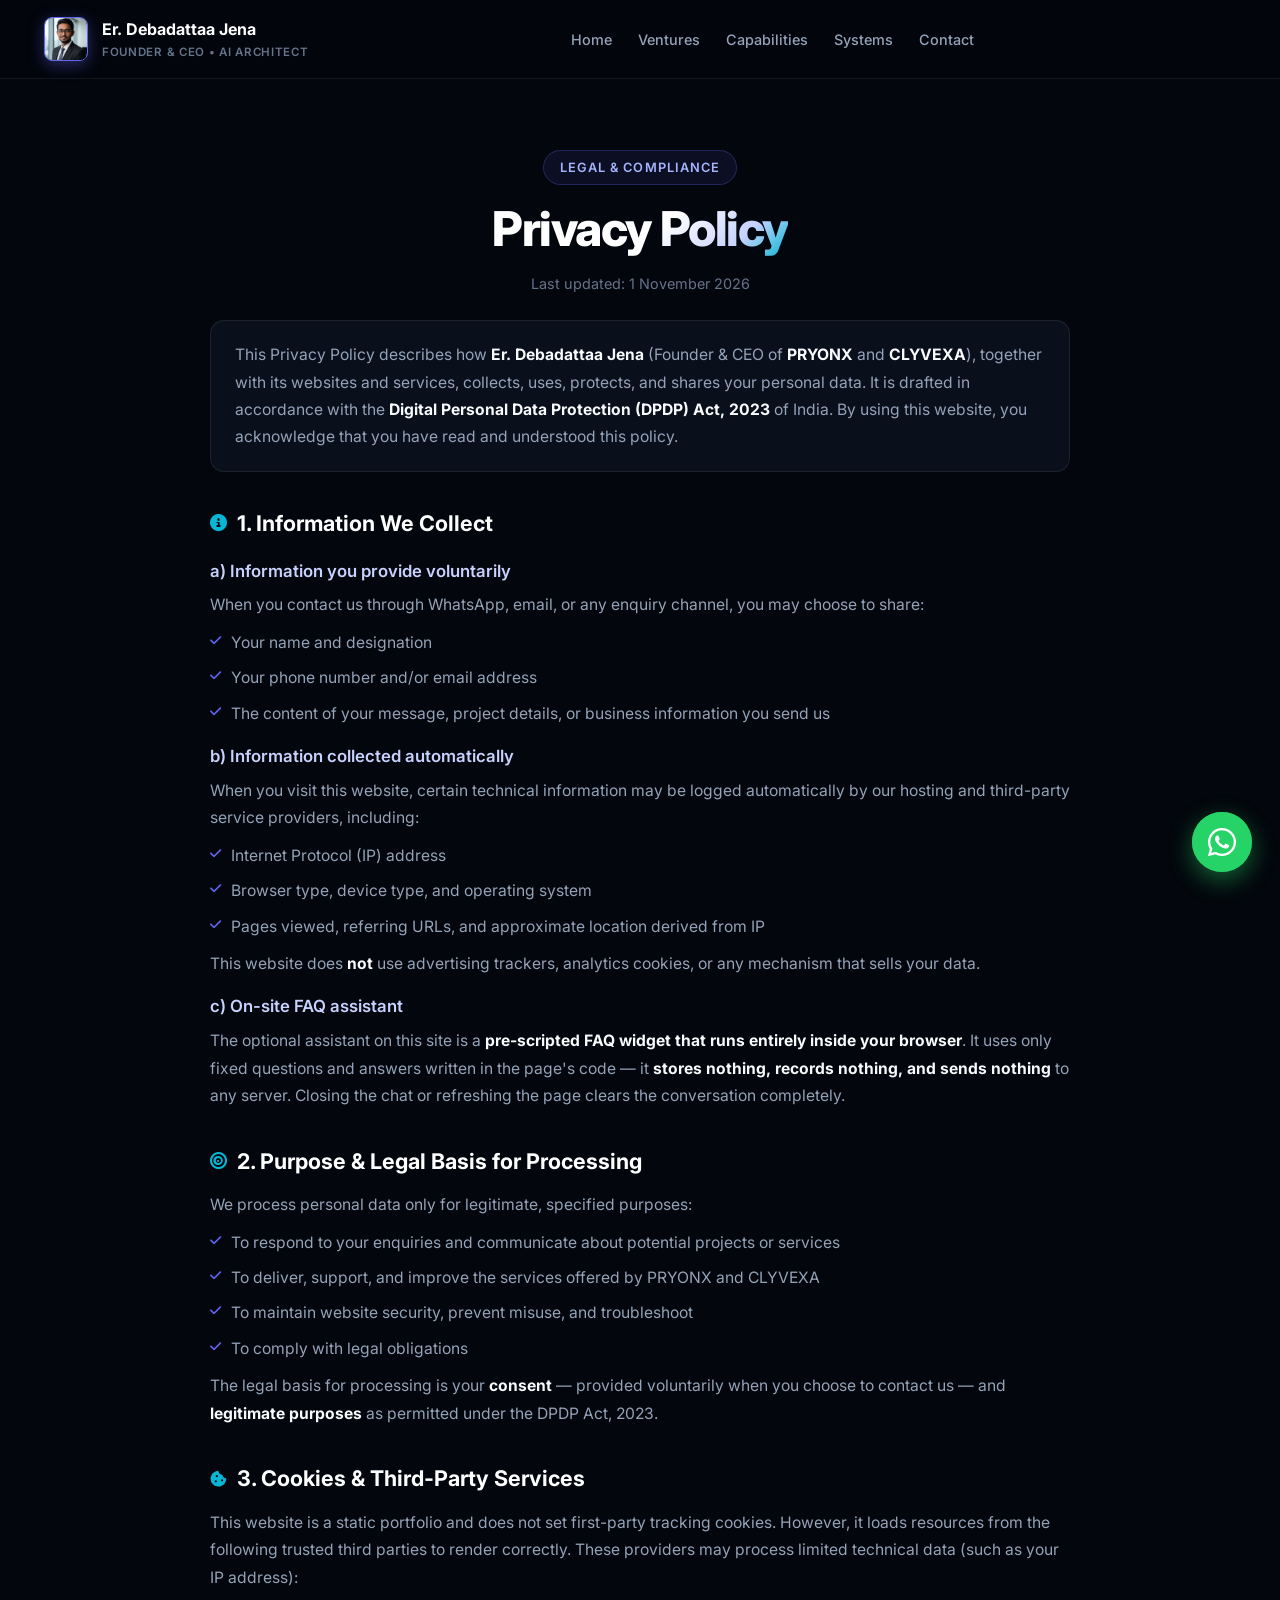
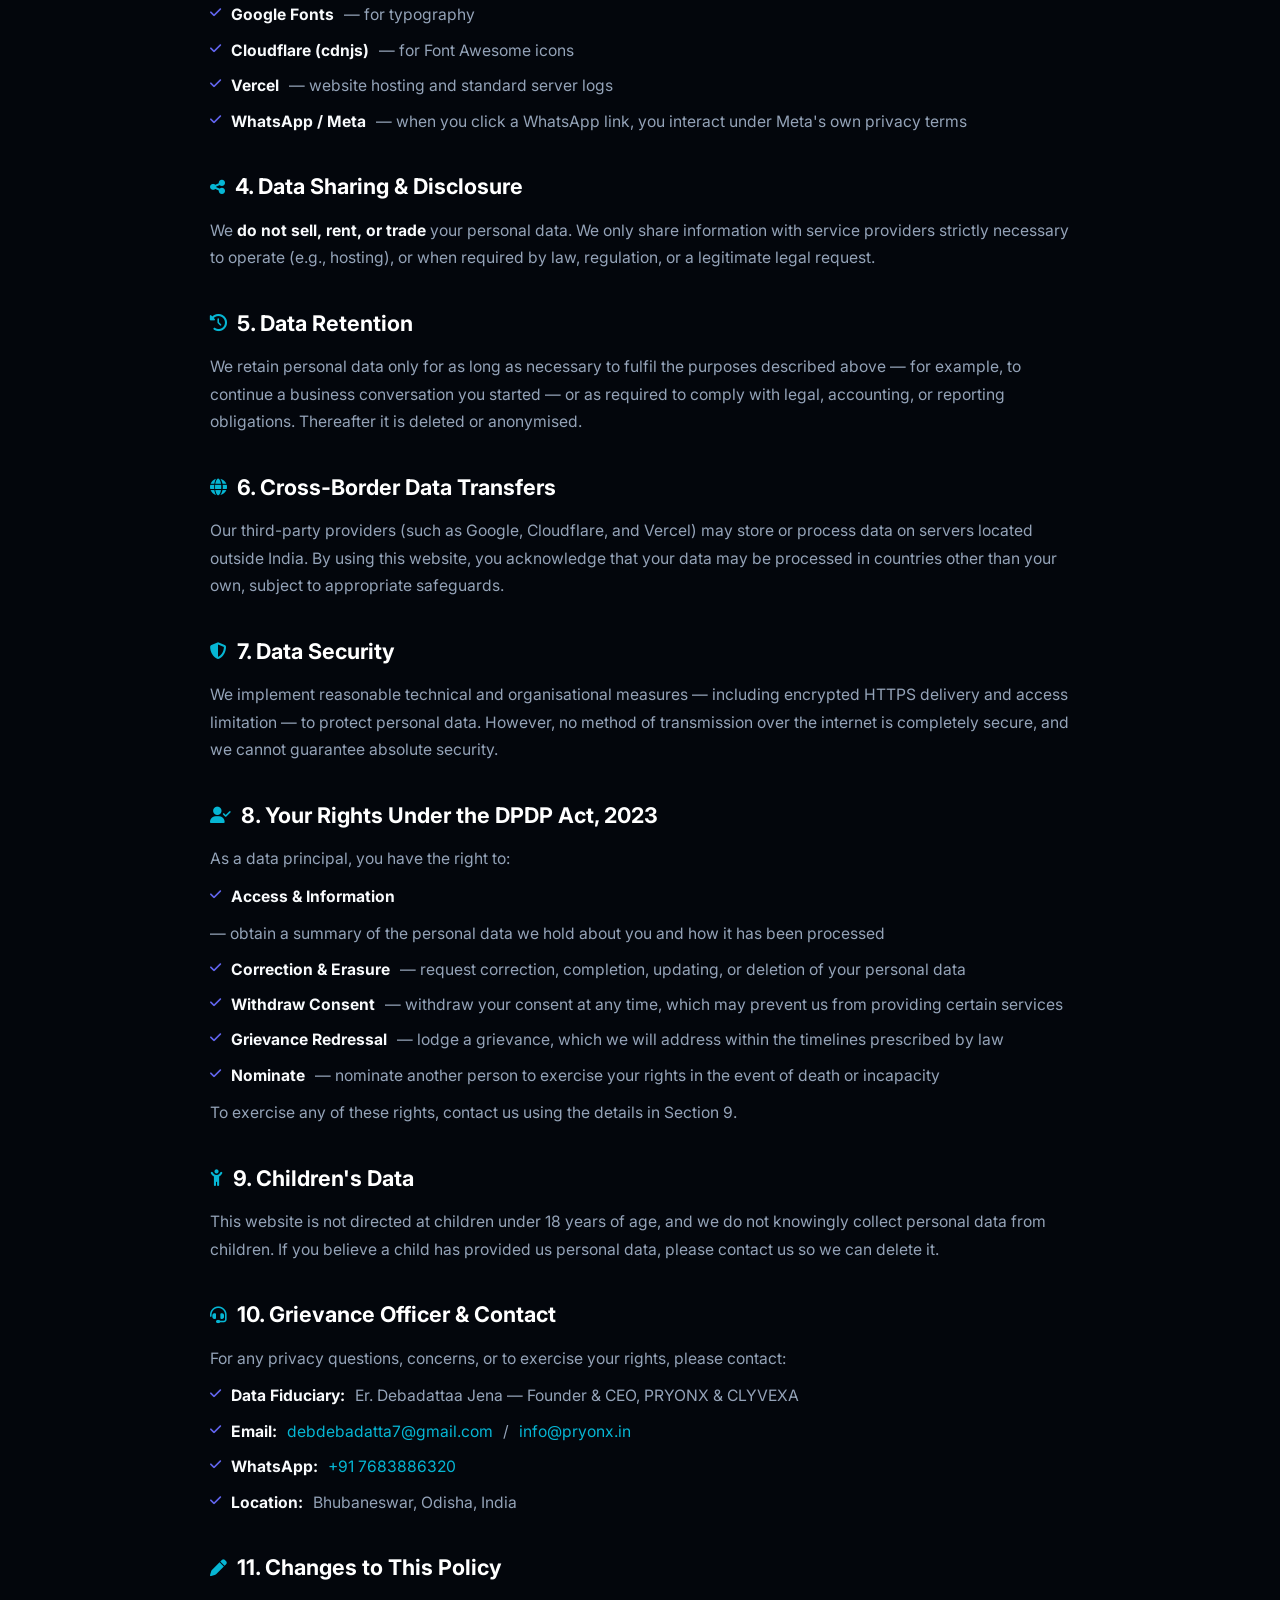
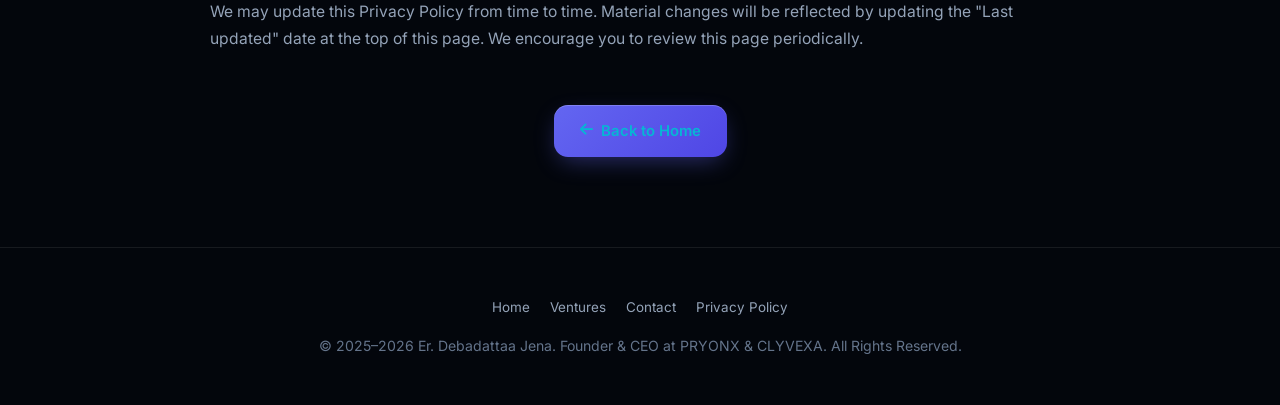
==== commit 9d0e4a1a: "Correct PRYONX/CLYVEXA data from live sites; add static click-to-answer FAQ chatbot (client-side, no" ====
--- a/privacy.html
+++ b/privacy.html
@@ -24,7 +24,7 @@
     <link rel="stylesheet" href="https://cdnjs.cloudflare.com/ajax/libs/font-awesome/6.4.0/css/all.min.css">
 
     <!-- Stylesheet -->
-    <link rel="stylesheet" href="styles.css">
+    <link rel="stylesheet" href="styles.css?v=3">
 
     <style>
         .legal-wrap {
@@ -193,6 +193,8 @@
                             <li><i class="fas fa-check"></i> Pages viewed, referring URLs, and approximate location derived from IP</li>
                         </ul>
                         <p>This website does <strong>not</strong> use advertising trackers, analytics cookies, or any mechanism that sells your data.</p>
+                        <h3>c) On-site FAQ assistant</h3>
+                        <p>The optional assistant on this site is a <strong>pre-scripted FAQ widget that runs entirely inside your browser</strong>. It uses only fixed questions and answers written in the page's code — it <strong>stores nothing, records nothing, and sends nothing</strong> to any server. Closing the chat or refreshing the page clears the conversation completely.</p>
                     </section>
 
                     <section>
@@ -305,6 +307,6 @@
         <i class="fab fa-whatsapp"></i>
     </a>
 
-    <script src="script.js" defer></script>
+    <script src="script.js?v=3" defer></script>
 </body>
 </html>
--- a/styles.css
+++ b/styles.css
@@ -2027,3 +2027,177 @@
     padding: 18px;
   }
 }
+
+/* ==========================================================================
+   STATIC FAQ CHATBOT (click-to-answer · fully client-side · no backend)
+   ========================================================================== */
+.chatbot-toggle {
+  position: fixed;
+  bottom: calc(28px + env(safe-area-inset-bottom, 0px));
+  left: 28px;
+  width: 60px;
+  height: 60px;
+  border-radius: 50%;
+  border: none;
+  cursor: pointer;
+  display: flex;
+  align-items: center;
+  justify-content: center;
+  font-size: 1.6rem;
+  color: #fff;
+  background: linear-gradient(135deg, var(--brand-indigo), var(--brand-cyan));
+  box-shadow: 0 8px 24px rgba(99, 102, 241, 0.45);
+  z-index: 9997;
+  transition: transform 0.25s var(--ease-spring), box-shadow 0.25s ease;
+}
+.chatbot-toggle:hover,
+.chatbot-toggle:focus-visible {
+  transform: scale(1.1) translateY(-2px);
+  box-shadow: 0 12px 32px rgba(99, 102, 241, 0.6);
+}
+.chatbot-toggle::before {
+  content: '';
+  position: absolute;
+  inset: 0;
+  border-radius: 50%;
+  background: var(--brand-indigo);
+  z-index: -1;
+  animation: cbPulse 2.4s ease-out infinite;
+}
+.chatbot-toggle .cb-close-icon { display: none; }
+.chatbot-toggle.active .cb-open-icon { display: none; }
+.chatbot-toggle.active .cb-close-icon { display: inline-block; }
+@keyframes cbPulse {
+  0% { transform: scale(1); opacity: 0.5; }
+  100% { transform: scale(1.8); opacity: 0; }
+}
+@media (prefers-reduced-motion: reduce) {
+  .chatbot-toggle::before { animation: none; }
+}
+
+.chatbot-panel {
+  position: fixed;
+  bottom: calc(100px + env(safe-area-inset-bottom, 0px));
+  left: 28px;
+  width: 372px;
+  max-width: calc(100vw - 32px);
+  height: 520px;
+  max-height: calc(100vh - 150px);
+  display: flex;
+  flex-direction: column;
+  background: rgba(12, 16, 32, 0.92);
+  backdrop-filter: blur(20px);
+  -webkit-backdrop-filter: blur(20px);
+  border: 1px solid rgba(255, 255, 255, 0.08);
+  border-radius: 20px;
+  box-shadow: 0 24px 60px rgba(0, 0, 0, 0.5);
+  overflow: hidden;
+  z-index: 9997;
+  opacity: 0;
+  transform: translateY(16px) scale(0.98);
+  visibility: hidden;
+  pointer-events: none;
+  transition: opacity 0.28s ease, transform 0.28s var(--ease-spring), visibility 0.28s;
+}
+.chatbot-panel.open {
+  opacity: 1;
+  transform: translateY(0) scale(1);
+  visibility: visible;
+  pointer-events: auto;
+}
+
+.chatbot-header {
+  display: flex;
+  align-items: center;
+  justify-content: space-between;
+  gap: 10px;
+  padding: 14px 16px;
+  background: linear-gradient(135deg, rgba(99,102,241,0.22), rgba(6,182,212,0.14));
+  border-bottom: 1px solid rgba(255,255,255,0.08);
+}
+.chatbot-header-id { display: flex; align-items: center; gap: 10px; }
+.chatbot-avatar {
+  width: 38px; height: 38px; border-radius: 50%;
+  display: flex; align-items: center; justify-content: center;
+  background: linear-gradient(135deg, var(--brand-indigo), var(--brand-cyan));
+  color: #fff; font-size: 1.1rem;
+}
+.chatbot-header-id strong { display: block; font-size: 0.95rem; color: #fff; }
+.chatbot-header-id small { display: block; font-size: 0.7rem; color: var(--brand-cyan); }
+.chatbot-header-id small::before { content: '●'; margin-right: 5px; color: #22c55e; font-size: 0.6rem; }
+.chatbot-close {
+  background: transparent; border: none; color: rgba(255,255,255,0.7);
+  font-size: 1.1rem; cursor: pointer; width: 32px; height: 32px; border-radius: 50%;
+  display: flex; align-items: center; justify-content: center;
+  transition: background 0.2s, color 0.2s;
+}
+.chatbot-close:hover { background: rgba(255,255,255,0.1); color: #fff; }
+
+.chatbot-body {
+  flex: 1;
+  overflow-y: auto;
+  padding: 16px;
+  display: flex;
+  flex-direction: column;
+  gap: 12px;
+}
+.cb-msg { max-width: 86%; font-size: 0.86rem; line-height: 1.5; padding: 10px 14px; border-radius: 14px; }
+.cb-msg p { margin: 0; }
+.cb-msg a { color: var(--brand-cyan); text-decoration: underline; }
+.cb-bot {
+  align-self: flex-start;
+  background: rgba(255,255,255,0.07);
+  color: rgba(255,255,255,0.92);
+  border-bottom-left-radius: 4px;
+}
+.cb-user {
+  align-self: flex-end;
+  background: linear-gradient(135deg, var(--brand-indigo), #4f46e5);
+  color: #fff;
+  border-bottom-right-radius: 4px;
+}
+
+.chatbot-quick {
+  display: flex;
+  flex-wrap: wrap;
+  gap: 8px;
+  padding: 12px 16px;
+  border-top: 1px solid rgba(255,255,255,0.08);
+  max-height: 40%;
+  overflow-y: auto;
+}
+.cb-chip {
+  border: 1px solid rgba(99,102,241,0.4);
+  background: rgba(99,102,241,0.12);
+  color: #dbe0ff;
+  font-size: 0.78rem;
+  padding: 7px 12px;
+  border-radius: var(--radius-pill);
+  cursor: pointer;
+  transition: background 0.2s, transform 0.15s, border-color 0.2s;
+}
+.cb-chip:hover {
+  background: rgba(99,102,241,0.28);
+  border-color: var(--brand-cyan);
+  transform: translateY(-1px);
+}
+
+.chatbot-footer {
+  padding: 8px 16px 10px;
+  font-size: 0.68rem;
+  color: rgba(255,255,255,0.4);
+  text-align: center;
+  border-top: 1px solid rgba(255,255,255,0.05);
+}
+
+@media (max-width: 560px) {
+  .chatbot-toggle { width: 54px; height: 54px; font-size: 1.4rem; left: 18px; }
+  .chatbot-panel {
+    left: 12px;
+    right: 12px;
+    width: auto;
+    bottom: calc(86px + env(safe-area-inset-bottom, 0px));
+    max-width: none;
+    height: 72vh;
+  }
+}
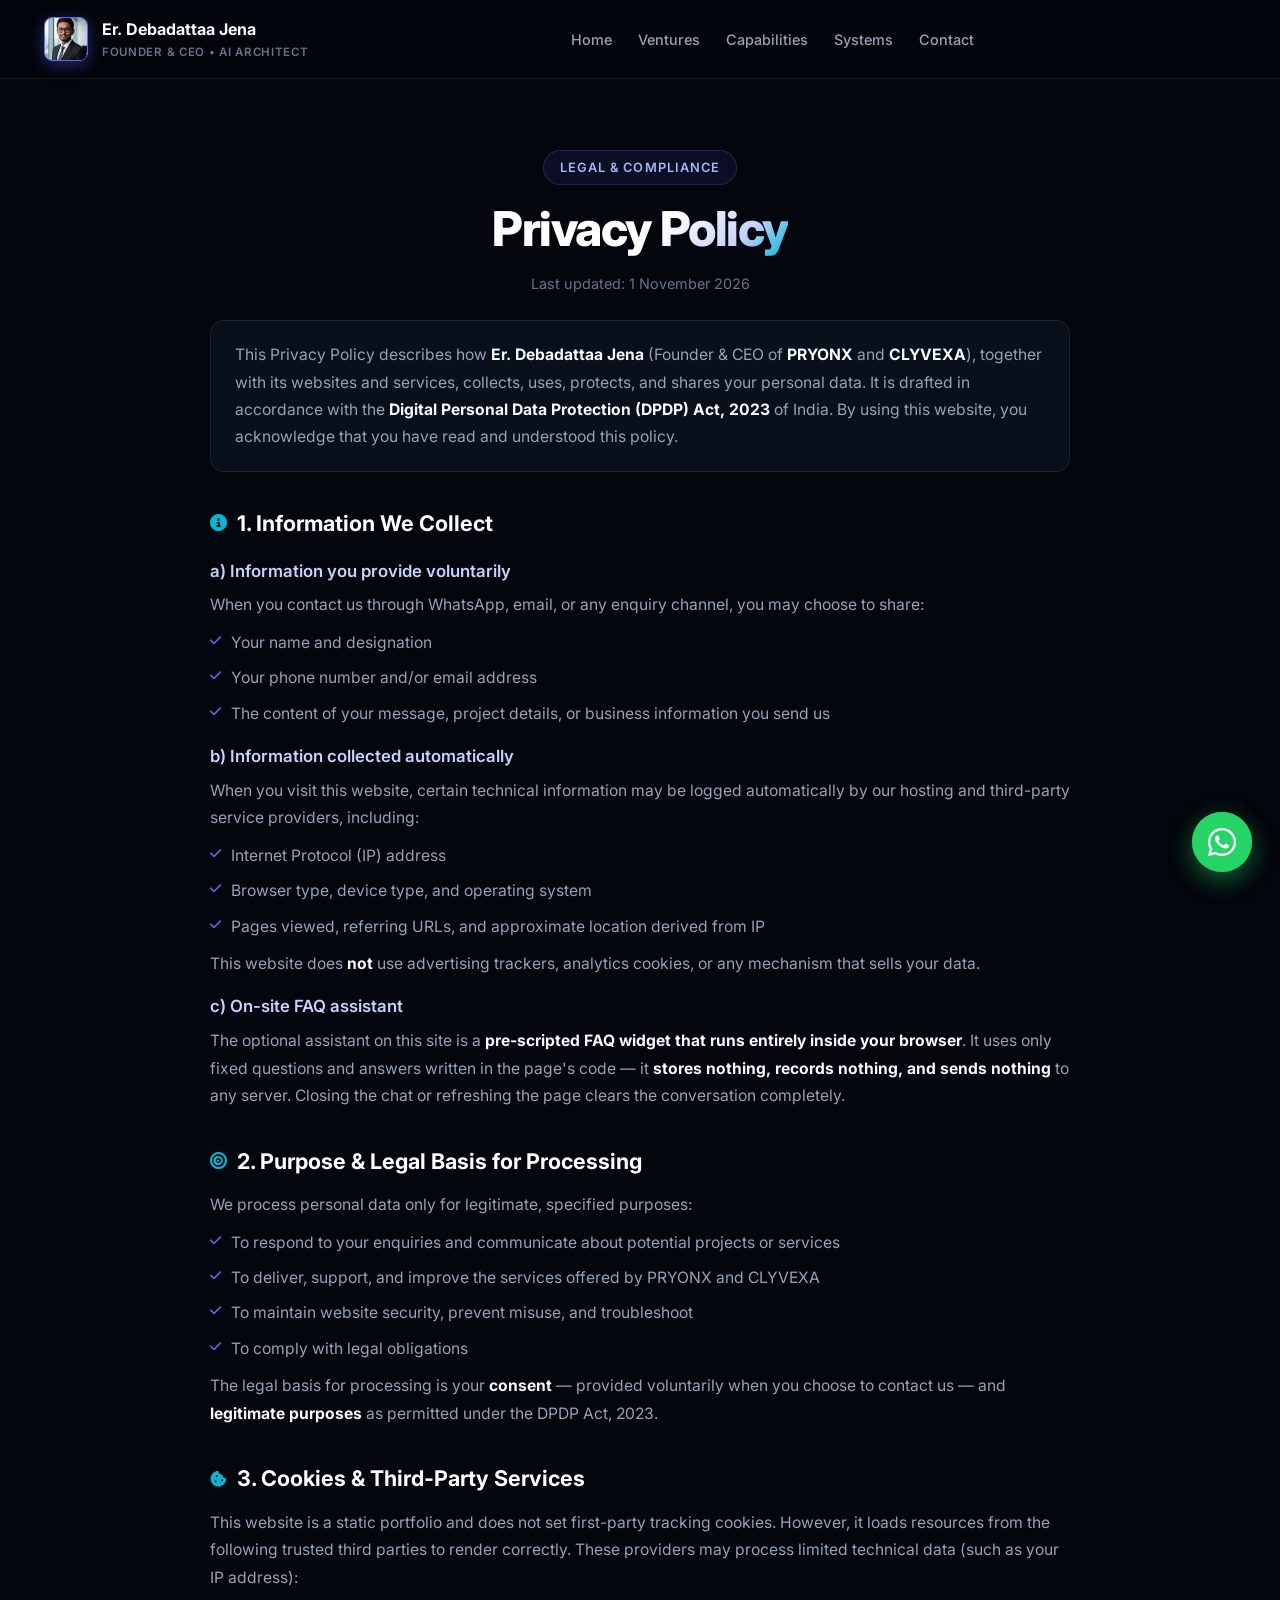
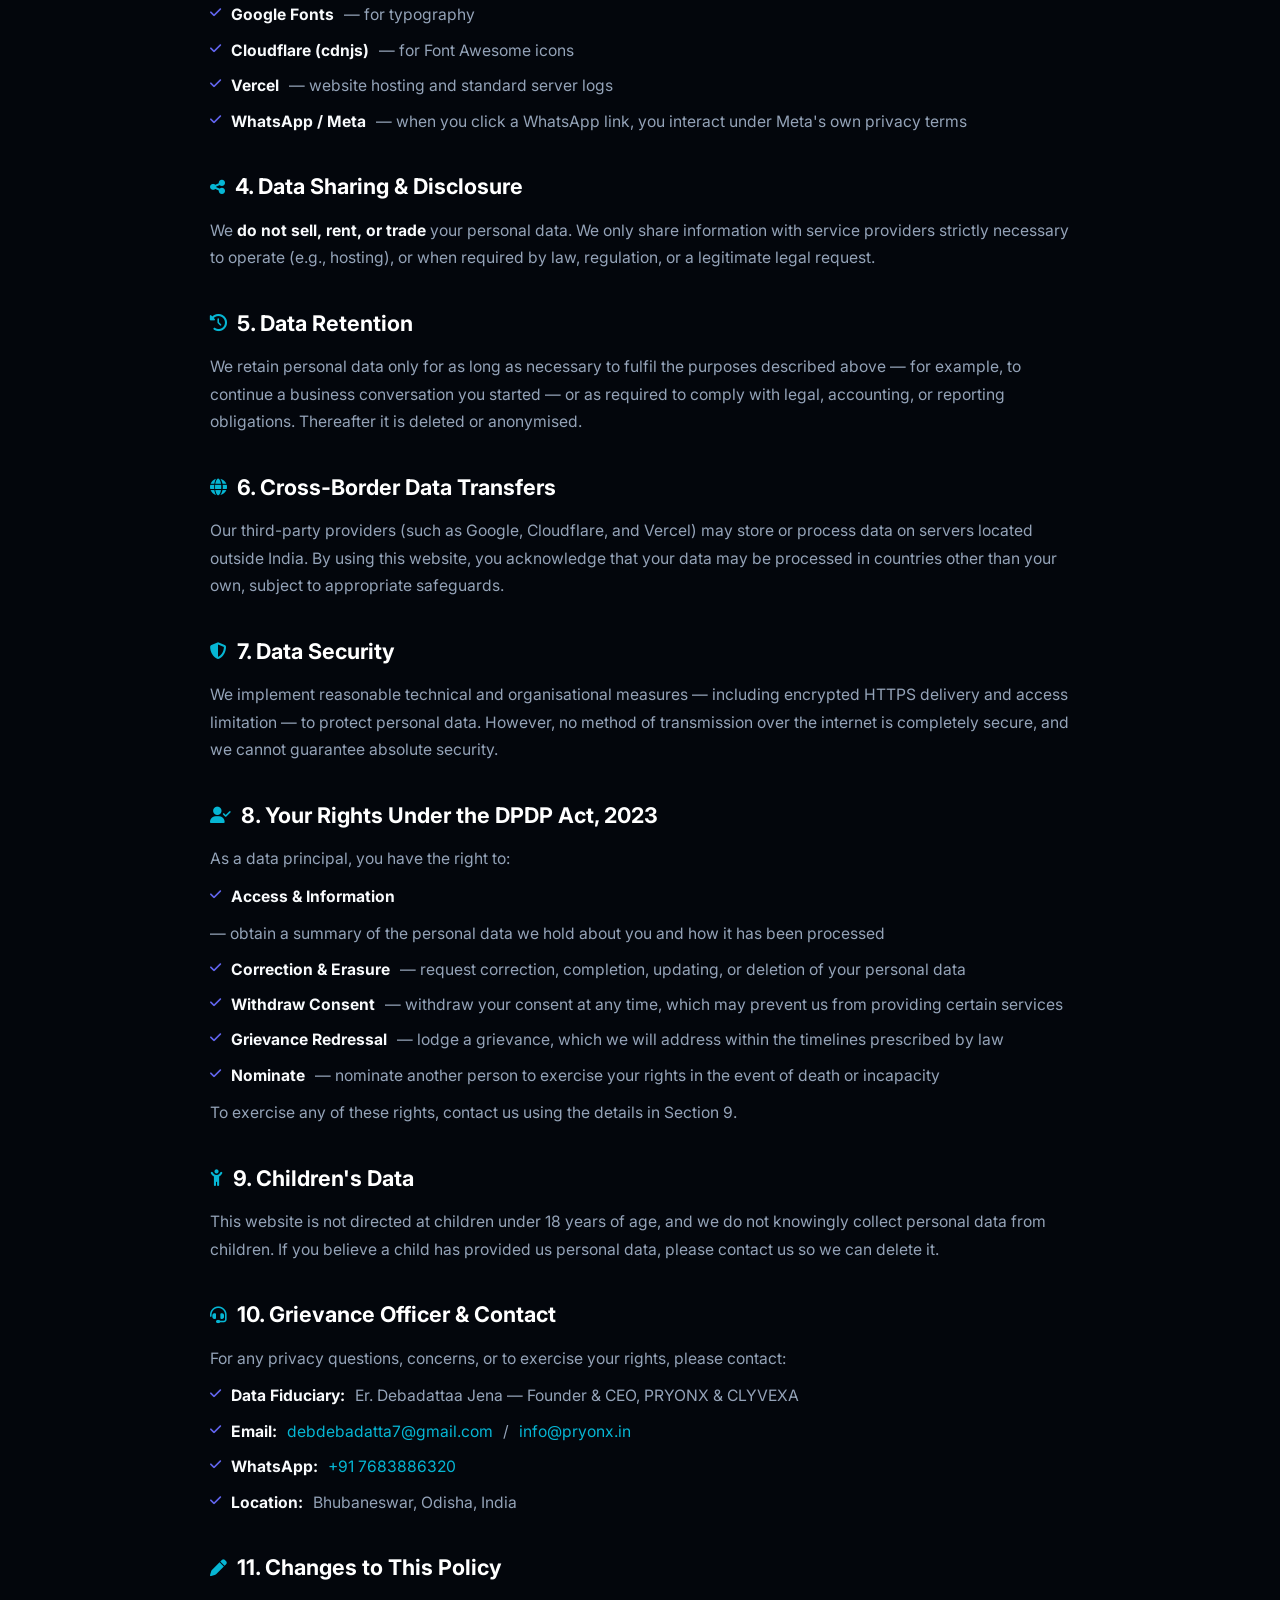
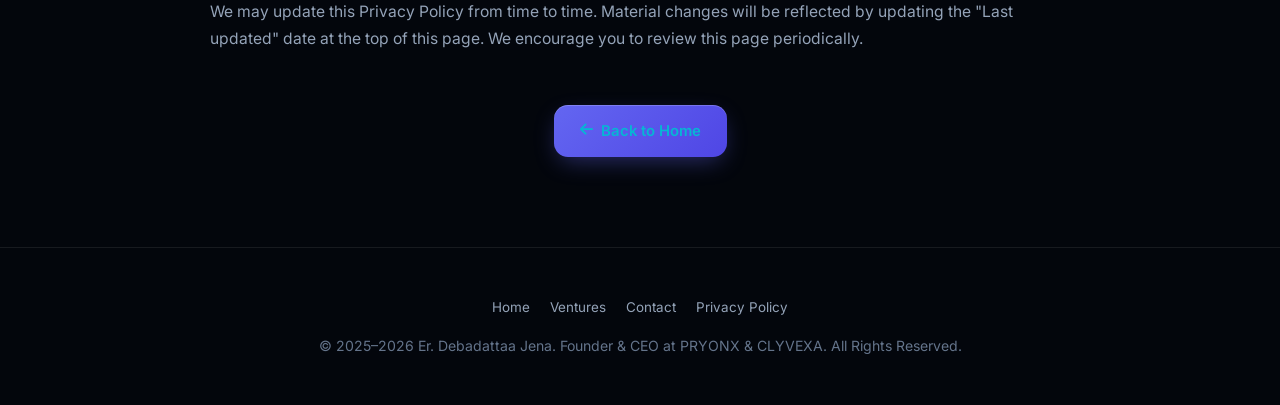
==== commit 87b109fe: "A11y+perf+security: reduced-motion guards, decorative aria-hidden, shrink nav avatar, footer nav lan" ====
--- a/privacy.html
+++ b/privacy.html
@@ -24,7 +24,7 @@
     <link rel="stylesheet" href="https://cdnjs.cloudflare.com/ajax/libs/font-awesome/6.4.0/css/all.min.css">
 
     <!-- Stylesheet -->
-    <link rel="stylesheet" href="styles.css?v=3">
+    <link rel="stylesheet" href="styles.css?v=7">
 
     <style>
         .legal-wrap {
@@ -307,6 +307,6 @@
         <i class="fab fa-whatsapp"></i>
     </a>
 
-    <script src="script.js?v=3" defer></script>
+    <script src="script.js?v=8" defer></script>
 </body>
 </html>
--- a/styles.css
+++ b/styles.css
@@ -241,6 +241,7 @@
 .gradient-text {
   background: var(--grad-text);
   -webkit-background-clip: text;
+  background-clip: text;
   -webkit-text-fill-color: transparent;
   display: inline-block;
 }
@@ -1754,7 +1755,7 @@
    ========================================================================== */
 .scroll-top-btn {
   position: fixed;
-  bottom: calc(100px + env(safe-area-inset-bottom, 0px));
+  bottom: calc(172px + env(safe-area-inset-bottom, 0px));
   right: 32px;
   width: 48px;
   height: 48px;
@@ -1777,6 +1778,12 @@
 .scroll-top-btn:hover {
   transform: translateY(-4px);
   box-shadow: 0 12px 30px rgba(99, 102, 241, 0.6);
+}
+/* Hide scroll-to-top while the chat assistant is open (it sits behind the panel) */
+body.chatbot-open .scroll-top-btn {
+  opacity: 0;
+  pointer-events: none;
+  transform: translateY(10px) scale(0.9);
 }
 
 /* ==========================================================================
@@ -1831,7 +1838,7 @@
   }
   .scroll-top-btn {
     right: 21px;
-    bottom: calc(92px + env(safe-area-inset-bottom, 0px));
+    bottom: calc(168px + env(safe-area-inset-bottom, 0px));
   }
 }
 
@@ -2033,8 +2040,8 @@
    ========================================================================== */
 .chatbot-toggle {
   position: fixed;
-  bottom: calc(28px + env(safe-area-inset-bottom, 0px));
-  left: 28px;
+  bottom: calc(100px + env(safe-area-inset-bottom, 0px));
+  right: 28px;
   width: 60px;
   height: 60px;
   border-radius: 50%;
@@ -2077,12 +2084,12 @@
 
 .chatbot-panel {
   position: fixed;
-  bottom: calc(100px + env(safe-area-inset-bottom, 0px));
-  left: 28px;
+  bottom: calc(172px + env(safe-area-inset-bottom, 0px));
+  right: 28px;
   width: 372px;
   max-width: calc(100vw - 32px);
   height: 520px;
-  max-height: calc(100vh - 150px);
+  max-height: calc(100vh - 200px);
   display: flex;
   flex-direction: column;
   background: rgba(12, 16, 32, 0.92);
@@ -2191,13 +2198,91 @@
 }
 
 @media (max-width: 560px) {
-  .chatbot-toggle { width: 54px; height: 54px; font-size: 1.4rem; left: 18px; }
+  .chatbot-toggle { width: 54px; height: 54px; font-size: 1.4rem; right: 18px; }
   .chatbot-panel {
     left: 12px;
     right: 12px;
     width: auto;
-    bottom: calc(86px + env(safe-area-inset-bottom, 0px));
+    bottom: calc(168px + env(safe-area-inset-bottom, 0px));
     max-width: none;
-    height: 72vh;
-  }
-}
+    height: 68vh;
+    max-height: calc(100vh - 210px);
+  }
+}
+
+/* ==========================================================================
+   SEO CONTENT BLOCKS: ABOUT PROSE + FAQ ACCORDION
+   ========================================================================== */
+.about-prose {
+  max-width: 820px;
+  margin: 0 auto;
+}
+.about-prose p {
+  font-size: 1.02rem;
+  line-height: 1.8;
+  color: rgba(255, 255, 255, 0.72);
+  margin: 0 0 18px;
+}
+.about-prose strong { color: #fff; font-weight: 600; }
+.about-keywords {
+  display: flex;
+  flex-wrap: wrap;
+  gap: 10px;
+  justify-content: center;
+  margin-top: 8px;
+}
+.about-keywords .meta-chip { white-space: nowrap; }
+
+.faq-list {
+  max-width: 820px;
+  margin: 0 auto;
+  display: flex;
+  flex-direction: column;
+  gap: 14px;
+}
+.faq-item {
+  background: rgba(255, 255, 255, 0.04);
+  border: 1px solid rgba(255, 255, 255, 0.08);
+  border-radius: 16px;
+  overflow: hidden;
+  transition: border-color 0.2s ease, background 0.2s ease;
+}
+.faq-item:hover { border-color: rgba(99, 102, 241, 0.45); }
+.faq-item[open] {
+  background: rgba(99, 102, 241, 0.08);
+  border-color: rgba(99, 102, 241, 0.5);
+}
+.faq-item summary {
+  list-style: none;
+  cursor: pointer;
+  padding: 18px 22px;
+  font-size: 1.02rem;
+  font-weight: 600;
+  color: #fff;
+  display: flex;
+  align-items: center;
+  justify-content: space-between;
+  gap: 16px;
+}
+.faq-item summary::-webkit-details-marker { display: none; }
+.faq-item summary::after {
+  content: '+';
+  font-size: 1.5rem;
+  line-height: 1;
+  color: var(--brand-cyan);
+  font-weight: 400;
+  flex-shrink: 0;
+}
+.faq-item[open] summary::after { content: '\2212'; }
+.faq-item summary:focus-visible {
+  outline: 2px solid var(--brand-cyan);
+  outline-offset: -2px;
+  border-radius: 16px;
+}
+.faq-item p {
+  margin: 0;
+  padding: 0 22px 20px;
+  font-size: 0.95rem;
+  line-height: 1.75;
+  color: rgba(255, 255, 255, 0.72);
+}
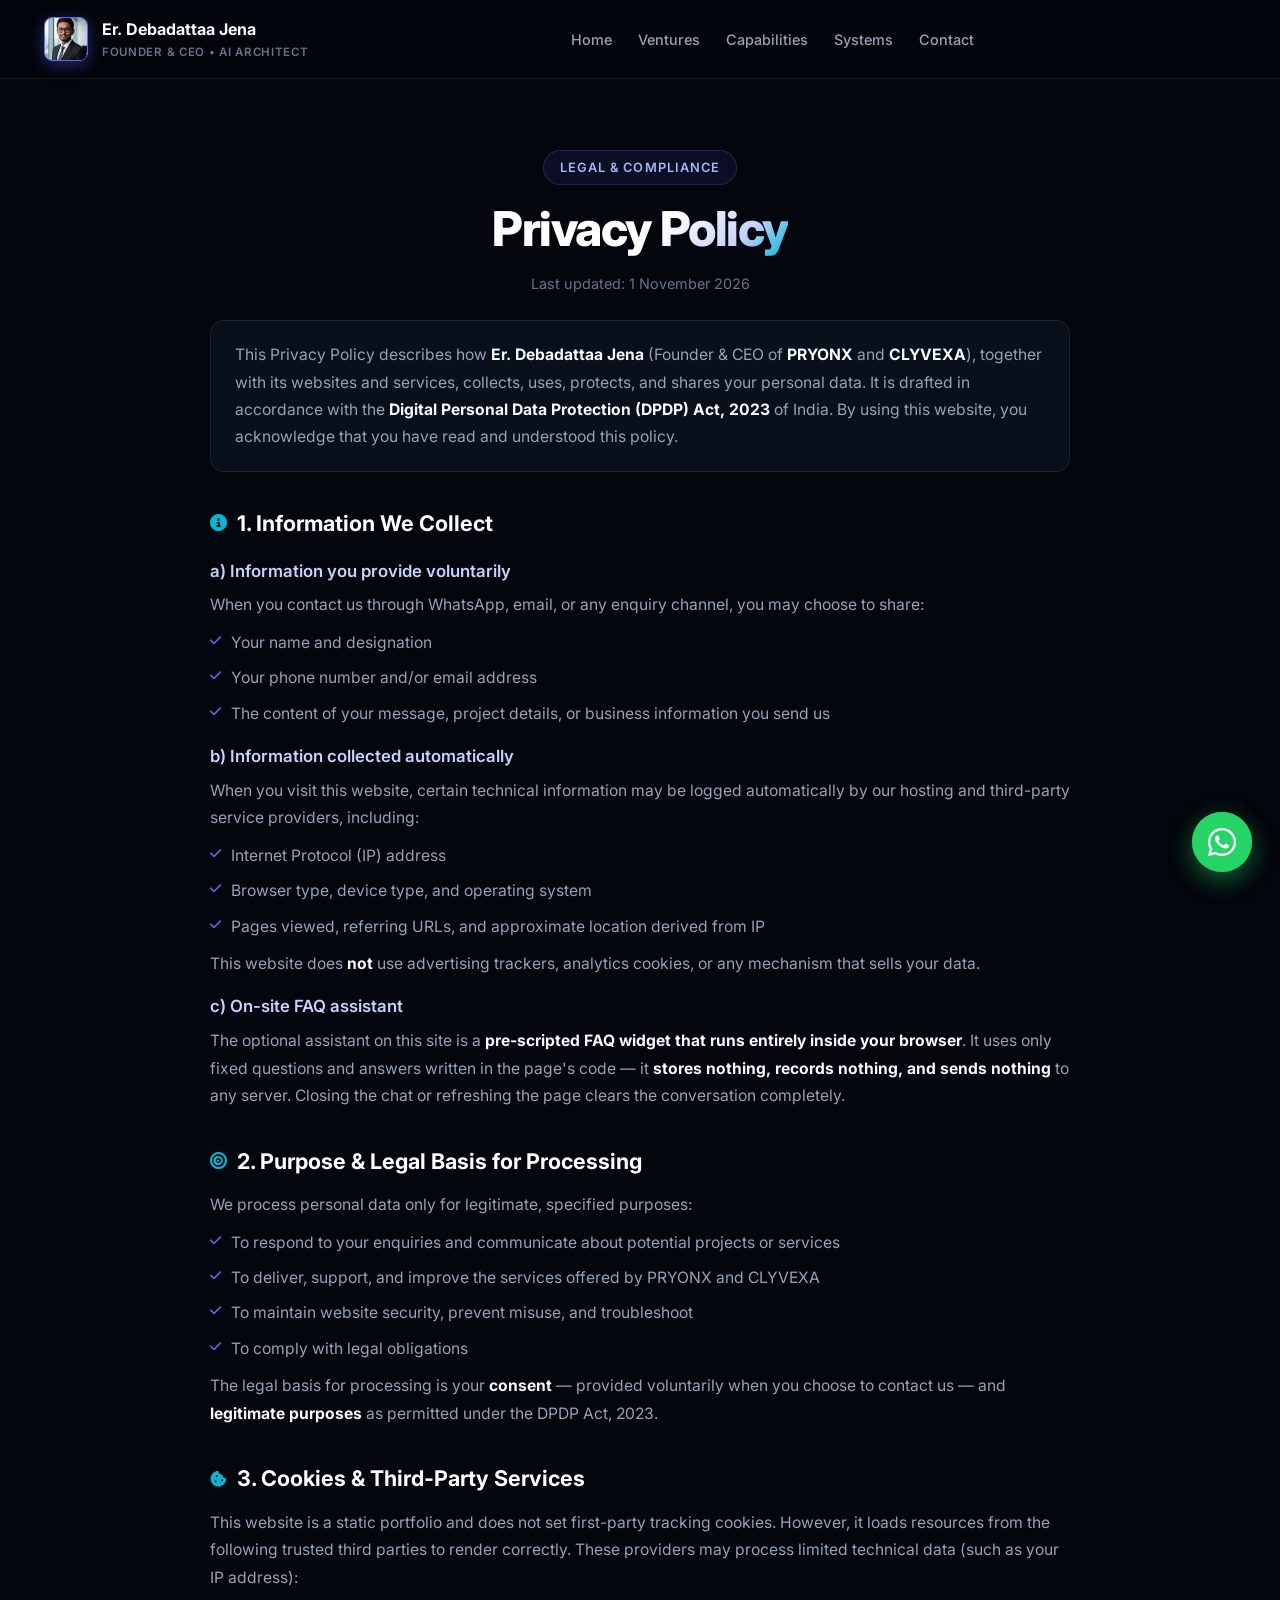
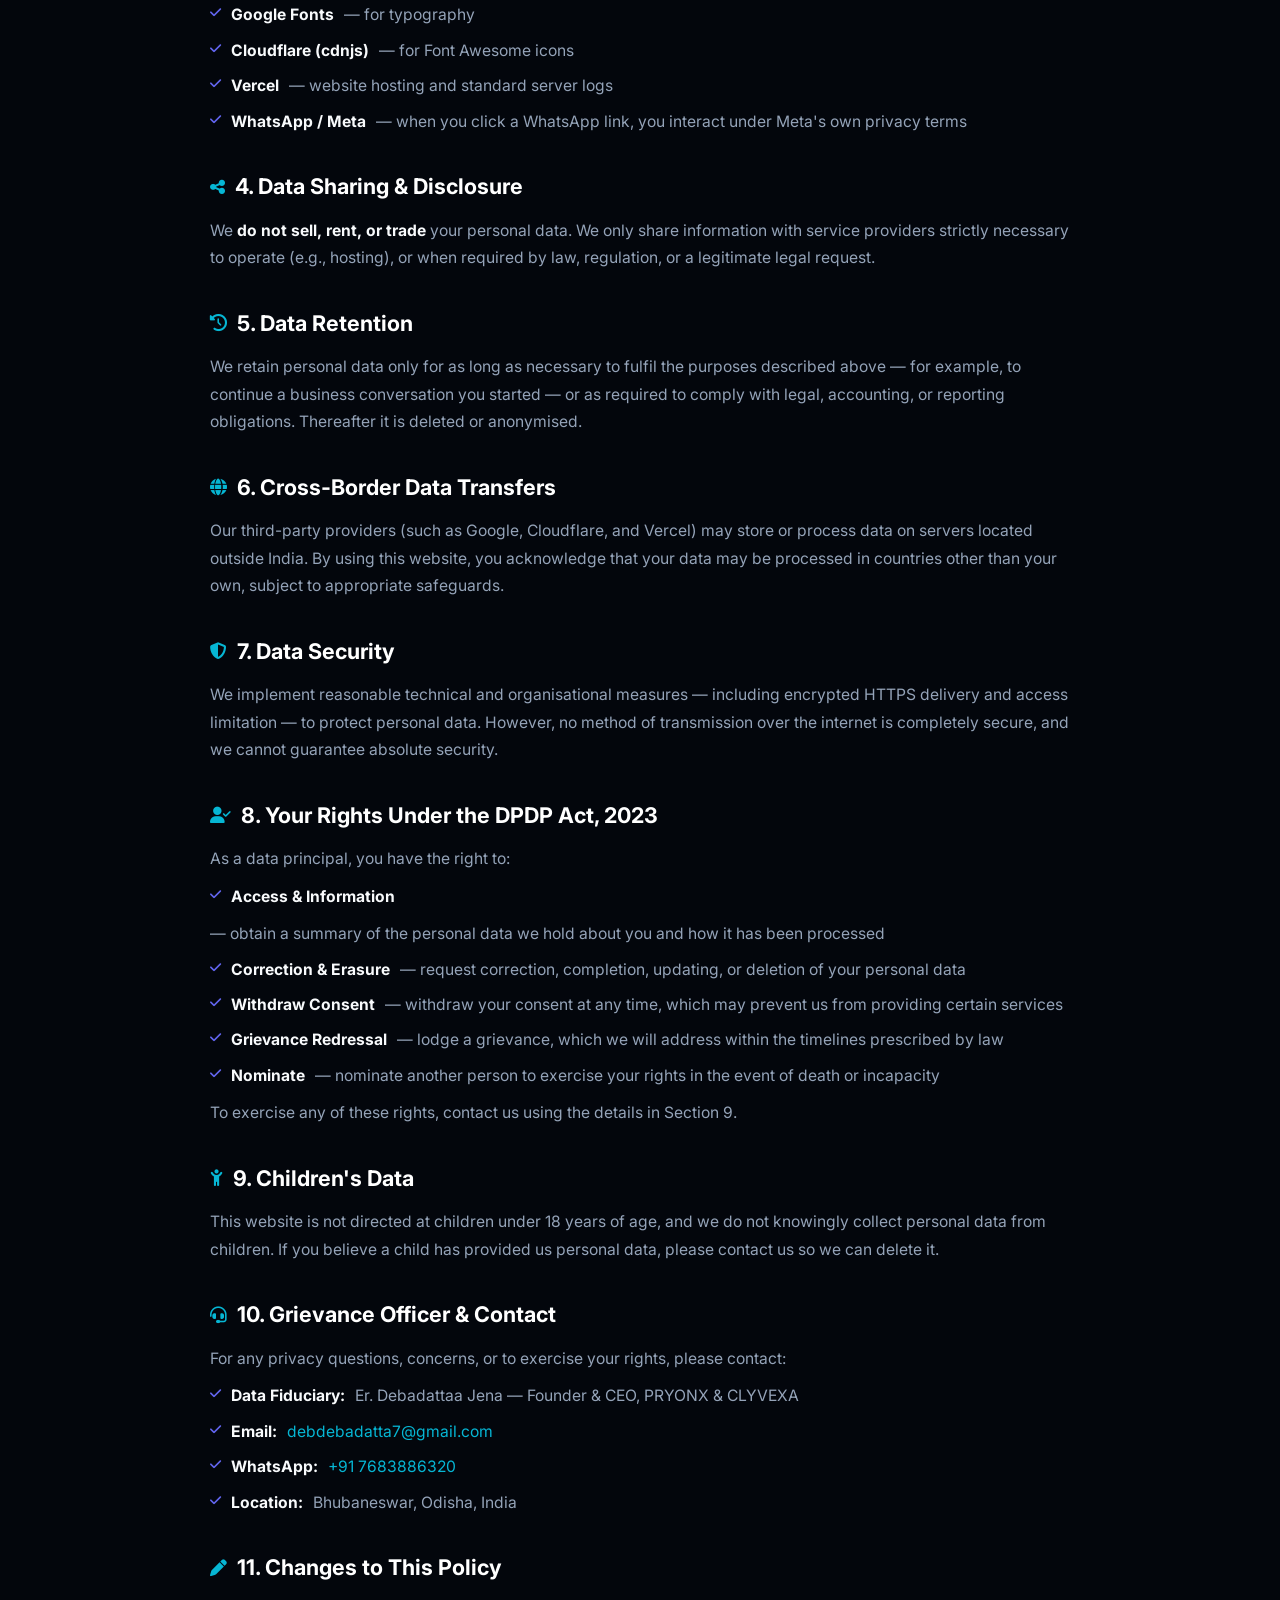
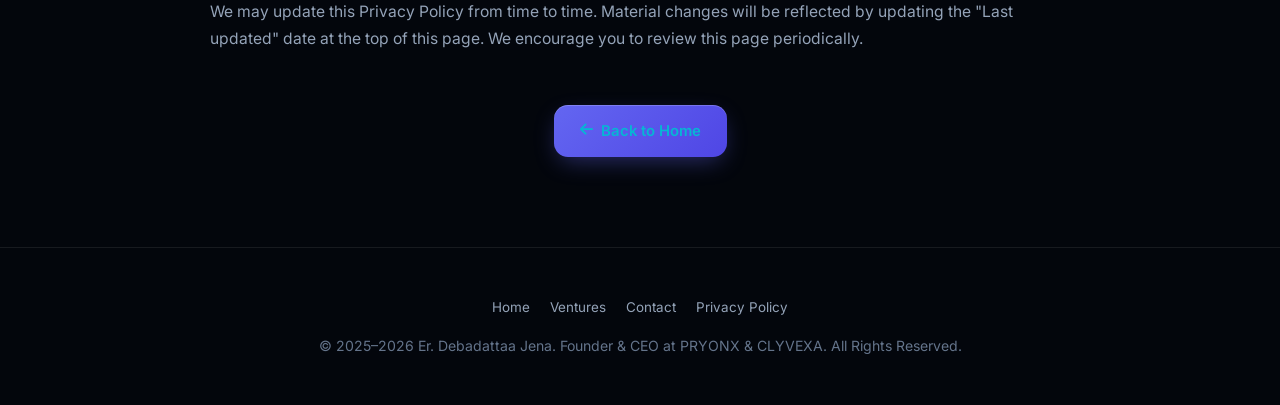
==== commit 75817ed0: "Contact: route all emails to debdebadatta7@gmail.com, remove info@pryonx.in everywhere (FAQ, privacy" ====
--- a/privacy.html
+++ b/privacy.html
@@ -263,7 +263,7 @@
                         <p>For any privacy questions, concerns, or to exercise your rights, please contact:</p>
                         <ul>
                             <li><i class="fas fa-check"></i> <strong>Data Fiduciary:</strong> Er. Debadattaa Jena — Founder &amp; CEO, PRYONX &amp; CLYVEXA</li>
-                            <li><i class="fas fa-check"></i> <strong>Email:</strong> <a href="mailto:debdebadatta7@gmail.com">debdebadatta7@gmail.com</a> / <a href="mailto:info@pryonx.in">info@pryonx.in</a></li>
+                            <li><i class="fas fa-check"></i> <strong>Email:</strong> <a href="mailto:debdebadatta7@gmail.com">debdebadatta7@gmail.com</a></li>
                             <li><i class="fas fa-check"></i> <strong>WhatsApp:</strong> <a href="https://wa.me/917683886320" target="_blank" rel="noopener noreferrer">+91 7683886320</a></li>
                             <li><i class="fas fa-check"></i> <strong>Location:</strong> Bhubaneswar, Odisha, India</li>
                         </ul>
@@ -307,6 +307,6 @@
         <i class="fab fa-whatsapp"></i>
     </a>
 
-    <script src="script.js?v=8" defer></script>
+    <script src="script.js?v=9" defer></script>
 </body>
 </html>
